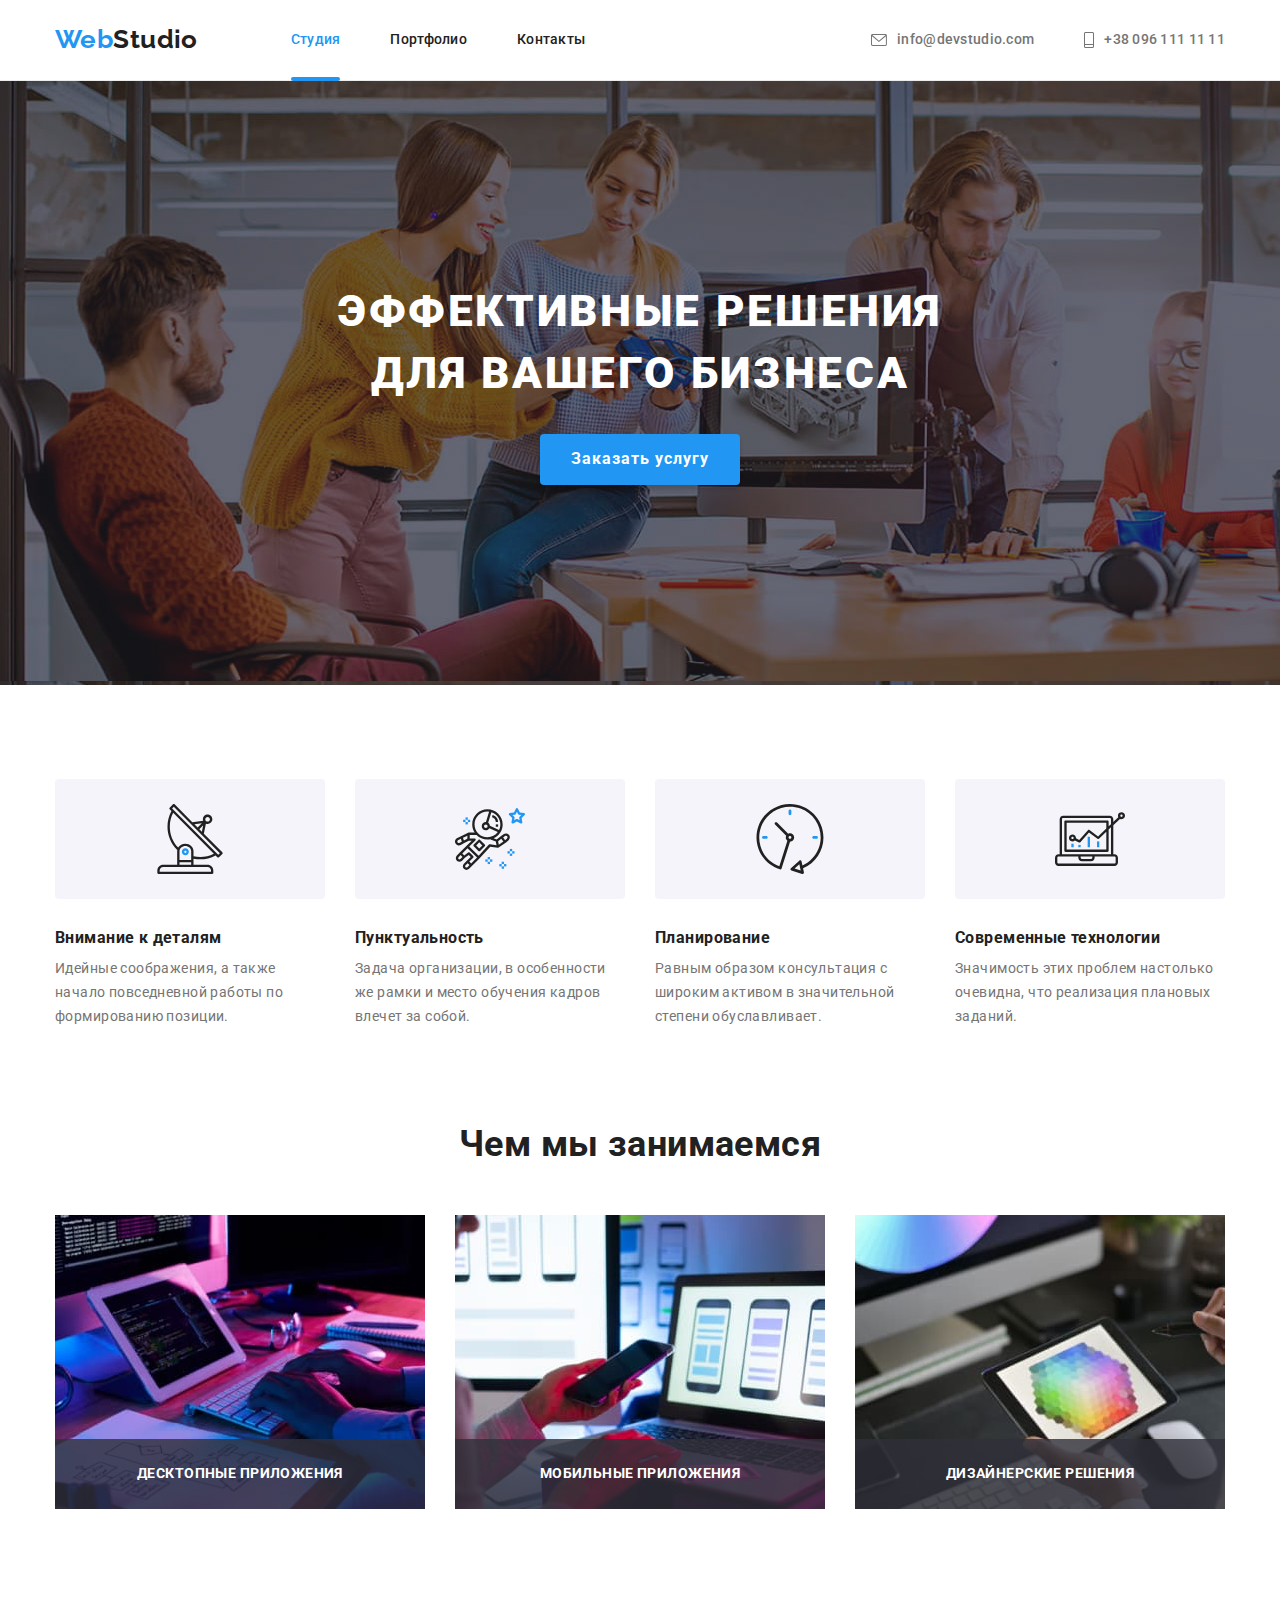
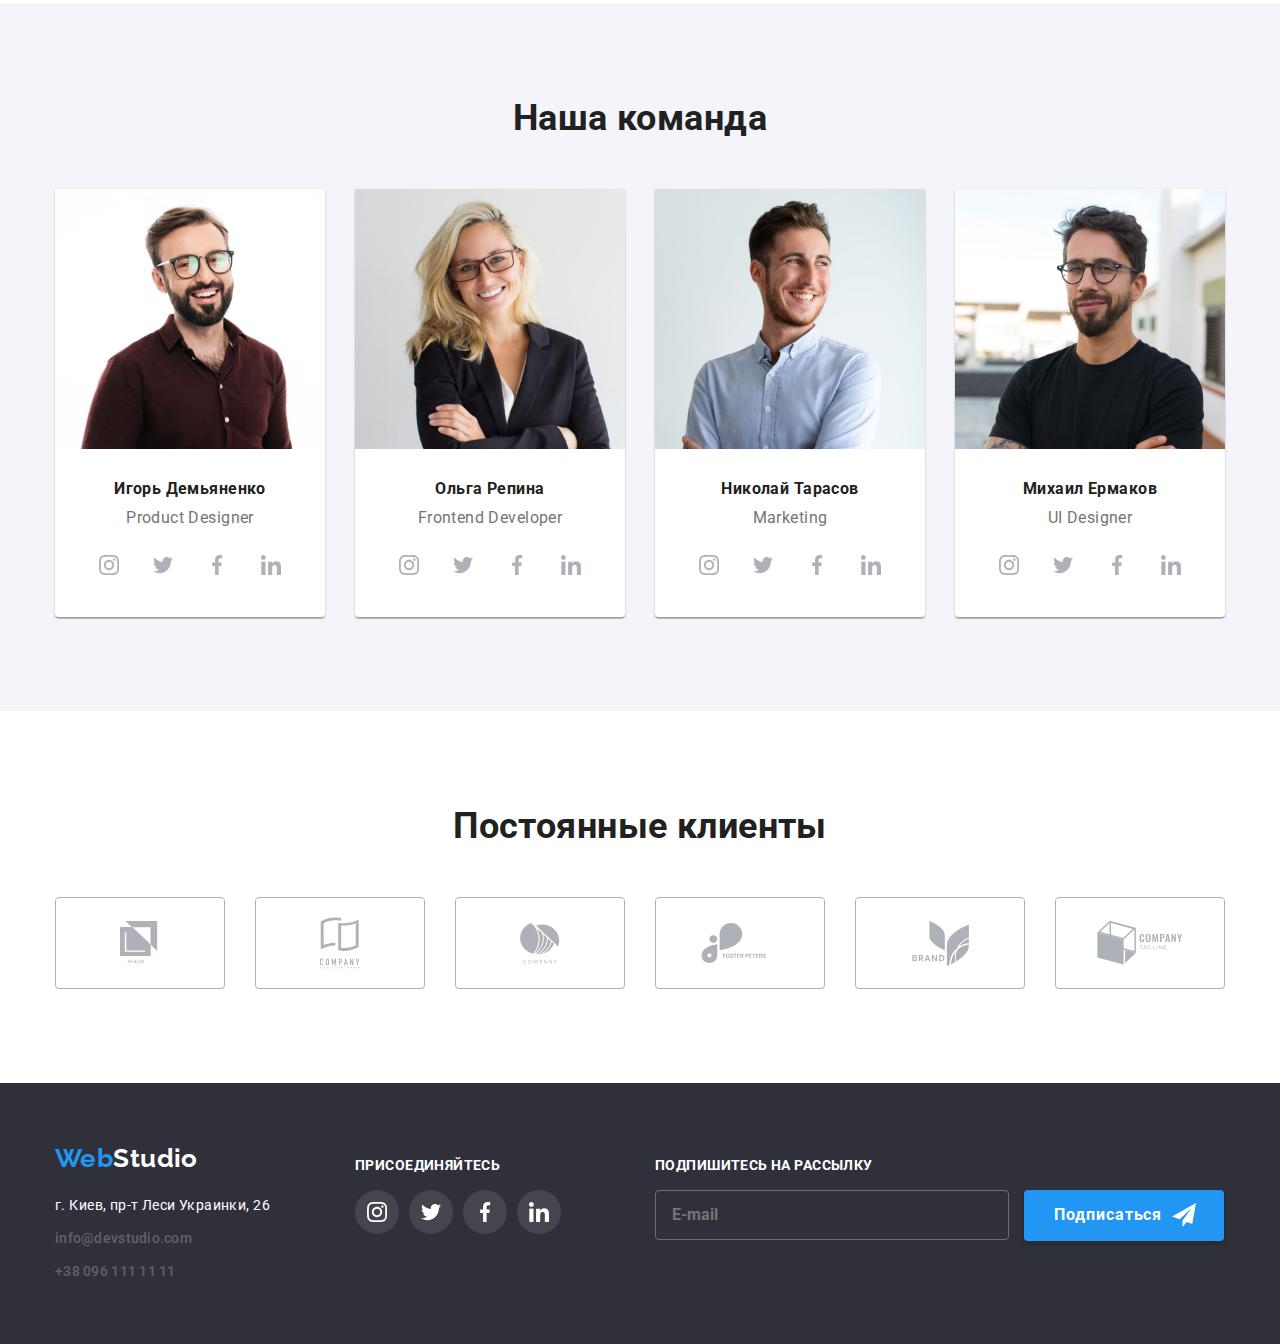
==== index.html @ d33fce48 "рефакторинг по ВЕМ(0%)" ====
<!DOCTYPE html>
<html lang="ru">

<head>
  <meta charset="UTF-8">
  <meta http-equiv="X-UA-Compatible" content="IE=edge">
  <meta name="viewport" content="width=device-width, initial-scale=1.0">
  <title>Студия</title>
  <link rel="stylesheet" href="https://cdnjs.cloudflare.com/ajax/libs/modern-normalize/1.0.0/modern-normalize.min.css">
  <link href="https://fonts.googleapis.com/css2?family=Raleway:wght@700&family=Roboto:wght@400;500;700;900&display=swap"
    rel="stylesheet">
  <link rel="stylesheet" href="./css/style.css">

</head>

<body>
  <!-- верхний бар -->
  <header class="main-nav-border">

    <!--главная навигация-->
    <div class="container main-nav-flex">
      <nav class="main-nav-flex">
        <a class="secondary-font logo logo-top" href="./index.html"><span class="logo-blue">Web</span>Studio</a>
        <ul class="list main-nav-flex">
          <li class="main-nav-link"><a class="link main-nav main-nav-up main-nav-on" href="./index.html">Студия</a></li>
          <li class="main-nav-link"><a class="link main-nav main-nav-up" href="./portfolio.html">Портфолио</a>
          </li>
          <li class="main-nav-link"><a class="link main-nav main-nav-up" href="">Контакты</a></li>
        </ul>
      </nav>

      <!-- контакты верхнего бара -->
      <ul class="list contacts-top main-nav-flex">
        <li class="main-nav-link">
          <div class="icon-nav-up-item">
            <a class="main-nav link main-nav-up main-nav-mail-tel" href="mailto:info@devstudio.com">
              <svg class="icon-nav-up" width="16" height="12">
                <use href="./images/symbol-defs-mono.svg#icon-mail"></use>
              </svg>
              info@devstudio.com </a>
          </div>
        </li>
        <li class="main-nav-link">
          <div class="icon-nav-up-item">
            <a class="main-nav link main-nav-up main-nav-mail-tel" href="tel:+380961111111">
              <svg class="icon-nav-up" width="10" height="16">
                <use href="./images/symbol-defs-mono.svg#icon-tel"></use>
              </svg>
              +38 096 111 11 11 </a>
          </div>
        </li>
      </ul>
    </div>
  </header>

  <main>
    <!-- герой -->
    <section class="hero">
      <div class="container">
        <h1 class="hero-title">Эффективные решения <br> для вашего бизнеса</h1>
        <button class="button-one" type="button" data-modal-open>Заказать услугу</button>
      </div>
    </section>

    <!-- достоинства веб студии -->
    <section class="section">
      <div class="container">
        <!--заголовок спрятать-->
        <h2 class="visually-hidden">Достоинства веб студии</h2>
        <ul class="list dignity">
          <li class="dignity-items">
            <div class="icon-dignity-container">
              <svg class="" width="70" height="70">
                <use class="icon-dignity-item" href="./images/symbol-defs.svg#icon-antenna"></use>
              </svg>
            </div>
            <h3 class="dignity-title">Внимание к деталям</h3>
            <p class="dignity-paragrahs">Идейные соображения, а также начало повседневной работы по
              формированию
              позиции.</p>
          </li>
          <li class="dignity-items">
            <div class="icon-dignity-container">
              <svg class="" width="70" height="70">
                <use href="./images/symbol-defs.svg#icon-astronaut"></use>
              </svg>
            </div>
            <h3 class="dignity-title">Пунктуальность</h3>
            <p class="dignity-paragrahs">Задача организации, в особенности же рамки и место обучения кадров
              влечет за
              собой.</p>
          </li>
          <li class="dignity-items">
            <div class="icon-dignity-container">
              <svg class="" width="70" height="70">
                <use href="./images/symbol-defs.svg#icon-clock"></use>
              </svg>
            </div>
            <h3 class="dignity-title">Планирование</h3>
            <p class="dignity-paragrahs">Равным образом консультация с широким активом в значительной
              степени
              обуславливает.</p>
          </li>
          <li class="dignity-items">
            <div class="icon-dignity-container">
              <svg class="" width="70" height="70">
                <use href="./images/symbol-defs.svg#icon-diagram" width="70" height="70"></use>
              </svg>
            </div>
            <h3 class="dignity-title">Современные технологии</h3>
            <p class="dignity-paragrahs">Значимость этих проблем настолько очевидна, что реализация плановых
              заданий.
            </p>
          </li>
        </ul>
      </div>
    </section>

    <!-- чем мы занимаемся -->
    <section class="section what-we-do-section">
      <div class="container">
        <h2 class="what-we-do-title">Чем мы занимаемся</h2>
        <ul class="list what-we-do-list">
          <li class="what-we-do-items">
            <div class="what-we-do-items-container">
              <img class="what-we-do-picture" src="./images/box0.jpg" alt="Набор програмного кода" width="370">
              <h3 class="what-we-do-items-title">Десктопные приложения</h3>
            </div>
          </li>
          <li class="what-we-do-items">
            <div class="what-we-do-items-container">
              <img class="what-we-do-picture" src="./images/box1.jpg" alt="Розработка ПО для смартфонов" width="370">
              <h3 class="what-we-do-items-title">Мобильные приложения</h3>
            </div>
          </li>
          <li class="what-we-do-items">
            <div class="what-we-do-items-container">
              <img class="what-we-do-picture" src="./images/box2.jpg" alt="3D моделирование" width="370">
              <h3 class="what-we-do-items-title">Дизайнерские решения</h3>
            </div>
          </li>
        </ul>
      </div>
    </section>

    <!-- наша команда -->
    <section class="section our-team">
      <div class="container">
        <h2 class="our-team-title">Наша команда</h2>
        <ul class="list our-team-list">
          <li class="our-team-items">
            <img class="our-team-picture" src="./images/img(0).jpg" alt="Брюнет в бордовой рубашке" width="270">
            <div class="our-team-name-profession">
              <h3 class="our-person">Игорь Демьяненко</h3>
              <p class="our-profession">Product Designer</p>
              <ul class="list our-team-contact">
                <li class="">
                  <a class="our-team-contact-link" href="">
                    <svg class="" width="20" height="20">
                      <use href="./images/symbol-defs-mono.svg#icon-instagram"></use>
                    </svg>
                  </a>
                </li>
                <li class="">
                  <a class="our-team-contact-link" href="">
                    <svg class="" width="20" height="20">
                      <use href="./images/symbol-defs-mono.svg#icon-twitter"></use>
                    </svg>
                  </a>
                </li>
                <li class="">
                  <a class="our-team-contact-link" href="">
                    <svg class="" width="20" height="20">
                      <use class="" href="./images/symbol-defs-mono.svg#icon-facebook"></use>
                    </svg>
                  </a>
                </li>
                <li>
                  <a class="our-team-contact-link" href="">
                    <svg class="" width="20" height="20">
                      <use href="./images/symbol-defs-mono.svg#icon-linkedin"></use>
                    </svg>
                  </a>
                </li>
              </ul>
            </div>
          </li>
          <li class="our-team-items">
            <img class="our-team-picture" src="./images/img(1).jpg" alt="Блондинка в черном пиджаке" width="270">
            <div class="our-team-name-profession">
              <h3 class="our-person">Ольга Репина</h3>
              <p class="our-profession">Frontend Developer</p>
              <ul class="list our-team-contact">
                <li class="">
                  <a class="our-team-contact-link" href="">
                    <svg class="" width="20" height="20">
                      <use href="./images/symbol-defs-mono.svg#icon-instagram"></use>
                    </svg>
                  </a>
                </li>
                <li class="">
                  <a class="our-team-contact-link" href="">
                    <svg class="" width="20" height="20">
                      <use href="./images/symbol-defs-mono.svg#icon-twitter"></use>
                    </svg>
                  </a>
                </li>
                <li class="">
                  <a class="our-team-contact-link" href="">
                    <svg class="" width="20" height="20">
                      <use class="" href="./images/symbol-defs-mono.svg#icon-facebook"></use>
                    </svg>
                  </a>
                </li>
                <li>
                  <a class="our-team-contact-link" href="">
                    <svg class="" width="20" height="20">
                      <use href="./images/symbol-defs-mono.svg#icon-linkedin"></use>
                    </svg>
                  </a>
                </li>
              </ul>
            </div>
          </li>
          <li class="our-team-items">
            <img class="our-team-picture" src="./images/img(2).jpg" alt="Брюнет в синей рубашке" width="270">
            <div class="our-team-name-profession">
              <h3 class="our-person">Николай Тарасов</h3>
              <p class="our-profession">Marketing</p>
              <ul class="list our-team-contact">
                <li class="">
                  <a class="our-team-contact-link" href="">
                    <svg class="" width="20" height="20">
                      <use href="./images/symbol-defs-mono.svg#icon-instagram"></use>
                    </svg>
                  </a>
                </li>
                <li class="">
                  <a class="our-team-contact-link" href="">
                    <svg class="" width="20" height="20">
                      <use href="./images/symbol-defs-mono.svg#icon-twitter"></use>
                    </svg>
                  </a>
                </li>
                <li class="">
                  <a class="our-team-contact-link" href="">
                    <svg class="" width="20" height="20">
                      <use class="" href="./images/symbol-defs-mono.svg#icon-facebook"></use>
                    </svg>
                  </a>
                </li>
                <li>
                  <a class="our-team-contact-link" href="">
                    <svg class="" width="20" height="20">
                      <use href="./images/symbol-defs-mono.svg#icon-linkedin"></use>
                    </svg>
                  </a>
                </li>
              </ul>
            </div>
          </li>
          <li class="our-team-items">
            <img class="our-team-picture" src="./images/img(3).jpg" alt="Брюнет в черной футболке" width="270">
            <div class="our-team-name-profession">
              <h3 class="our-person">Михаил Ермаков</h3>
              <p class="our-profession">UI Designer</p>
              <ul class="list our-team-contact">
                <li class="">
                  <a class="our-team-contact-link" href="">
                    <svg class="" width="20" height="20">
                      <use href="./images/symbol-defs-mono.svg#icon-instagram"></use>
                    </svg>
                  </a>
                </li>
                <li class="">
                  <a class="our-team-contact-link" href="">
                    <svg class="" width="20" height="20">
                      <use href="./images/symbol-defs-mono.svg#icon-twitter"></use>
                    </svg>
                  </a>
                </li>
                <li class="">
                  <a class="our-team-contact-link" href="">
                    <svg class="" width="20" height="20">
                      <use class="" href="./images/symbol-defs-mono.svg#icon-facebook"></use>
                    </svg>
                  </a>
                </li>
                <li>
                  <a class="our-team-contact-link" href="">
                    <svg class="" width="20" height="20">
                      <use href="./images/symbol-defs-mono.svg#icon-linkedin"></use>
                    </svg>
                  </a>
                </li>
              </ul>
            </div>
          </li>
        </ul>
      </div>
    </section>

    <!-- постоянные клиенты -->
    <section class="section">
      <div class="container">
        <h2 class="regular-customers-title">Постоянные клиенты</h2>
        <ul class="list regular-customers-list">
          <li>
            <a class="regular-customers-link" href="">
              <svg width="41" height="47">
                <use href="./images/symbol-defs-mono.svg#icon-logo1"></use>
              </svg>
            </a>
          </li>
          <li>
            <a class="regular-customers-link" href="">
              <svg width="40" height="52">
                <use href="./images/symbol-defs-mono.svg#icon-logo2"></use>
              </svg>
            </a>
          </li>
          <li>
            <a class="regular-customers-link" href="">
              <svg width="44" height="41">
                <use href="./images/symbol-defs-mono.svg#icon-logo3"></use>
              </svg>
            </a>
          </li>
          <li>
            <a class="regular-customers-link" href="">
              <svg width="84" height="41">
                <use href="./images/symbol-defs-mono.svg#icon-logo4"></use>
              </svg>
            </a>
          </li>
          <li>
            <a class="regular-customers-link" href="">
              <svg width="63" height="45">
                <use href="./images/symbol-defs-mono.svg#icon-logo5"></use>
              </svg>
            </a>
          </li>
          <li>
            <a class="regular-customers-link" href="">
              <svg width="94" height="44">
                <use href="./images/symbol-defs-mono.svg#icon-logo6"></use>
              </svg>
            </a>
          </li>
        </ul>
      </div>
    </section>
  </main>

  <!-- подвал -->
  <footer class="basement-footer">
    <div class="container">
      <div class="address-footer-contacts">
        <address class="address-footer">
          <a class="secondary-font logo logo-white" href="./index.html"><span class="logo-blue">Web</span>Studio</a>
          <ul class="list address-footer-list">
            <li><span class="link footer-contacts location-address">г. Киев, пр-т Леси Украинки, 26</span></li>
            <li class="address-footer-mailto"><a class="link main-nav footer-contacts"
                href="mailto:info@devstudio.com">info@devstudio.com</a>
            </li>
            <li><a class="link main-nav footer-contacts" href="tel:+380961111111">+38 096 111 11 11</a></li>
          </ul>
        </address>
        <div class="footer-contacts-container">
          <h3 class="footer-contacts-title">присоединяйтесь</h3>
          <ul class="list footer-contact">
            <li class="footer-contact-list">
              <a class="footer-contact-link" href="">
                <svg class="" width="20" height="20">
                  <use href="./images/symbol-defs-mono.svg#icon-instagram"></use>
                </svg>
              </a>
            </li>
            <li class="footer-contact-list">
              <a class="footer-contact-link" href="">
                <svg class="" width="20" height="20">
                  <use href="./images/symbol-defs-mono.svg#icon-twitter"></use>
                </svg>
              </a>
            </li>
            <li class="footer-contact-list">
              <a class="footer-contact-link" href="">
                <svg class="" width="20" height="20">
                  <use class="" href="./images/symbol-defs-mono.svg#icon-facebook"></use>
                </svg>
              </a>
            </li>
            <li class="footer-contact-list">
              <a class="footer-contact-link" href="">
                <svg class="" width="20" height="20">
                  <use href="./images/symbol-defs-mono.svg#icon-linkedin"></use>
                </svg>
              </a>
            </li>
          </ul>
        </div>
        <div class="footer-form-container">
          <h3 class="footer-contacts-title">Подпишитесь на рассылку</h3>
          <form class="footer-form">
            <label>
              <input class="footer-form-input" type="email" name="mail" placeholder="E-mail">
            </label>
            <button class="button-one footer-form-btn" type="submit">
              Подписаться
              <svg class="icon-footer-form" width="24" height="24">
                <use href="./images/icon.svg#icon-send"></use>
              </svg>
            </button>
          </form>
        </div>
      </div>
    </div>
  </footer>

  <!-- модальное окно героя -->
  <div class="backdrop is-hidden" data-modal>
    <div class="modal">
      <h2 class="modal-title">Оставьте свои данные, мы вам перезвоним</h2>
      <button class="cursor-pointer" type="button" data-modal-close>
        <svg width="18" height="18">
          <use href="./images/icon.svg#icon-modal-btn-off"></use>
        </svg>
      </button>

      <form class="modal-form">
        <div class="modal-form-text">
          <label>
            <span class="modal-form-text-span">Имя</span>
            <span class="modal-form-label">
              <input class="modal-form-input" type="text" name="name">
              <svg class="modal-form-icon" width="18" height="18">
                <use href="./images/icon.svg#icon-person-form"></use>
              </svg>
            </span>
          </label>
          <label>
            <span class="modal-form-text-span">Телефон</span>
            <span class="modal-form-label">
              <input class="modal-form-input" type="tel" name="tel">
              <svg class="modal-form-icon" width="18" height="18">
                <use href="./images/icon.svg#icon-phone-form"></use>
              </svg>
            </span>
          </label>
          <label>
            <span class="modal-form-text-span">Почта</span>
            <span class="modal-form-label">
              <input class="modal-form-input" type="email" name="mail">
              <svg class="modal-form-icon" width="18" height="18">
                <use href="./images/icon.svg#icon-email-form"></use>
              </svg>
            </span>
          </label>
          <label>
            <span class="modal-form-text-span">Комментарий</span>
            <span class="modal-form-label">
              <textarea class="modal-form-textarea" name="comment" rows="7" placeholder="Введите текст"></textarea>
            </span>
          </label>
        </div>
        <div class="modal-form-conteiner-checkbox-btn">
          <div class="modal-form-checkbox">
            <label>
              <input class="icon-checkbox hidden" type="checkbox" name="checkbox" required>
              <span class="checkbox-off"></span>
              <span class="modal-form-checkbox-agreement">Соглашаюсь с рассылкой и принимаю</span>
            </label>
            <a class="modal-form-link" href="">Условия договора</a>
          </div>
          <button class="button-one" type="submit">Отправить</button>
        </div>
      </form>
    </div>
  </div>

  <script src="./js/modal.js"></script>
</body>

</html>
---- css/style.css ----
html {
  box-sizing: border-box;
}

*,
*::after,
*::before {
  box-sizing: inherit;
}

/* Клас скрывающий элементы */
.visually-hidden {
  position: absolute !important;
  clip: rect(1px 1px 1px 1px);
  clip: rect(1px, 1px, 1px, 1px);
  padding: 0 !important;
  border: 0 !important;
  height: 1px !important;
  width: 1px !important;
  overflow: hidden;
}

/* color */
:root {
  /* background-color */
  --main-white-color: #ffffff;
  --hero-footer-bg-color: #2f303a;
  --section-bg-color: #f5f4fa;

  /* font-color */
  --main-text-color: #212121;
  --second-text-color: #757575;
  --third-text-color: #2196f3;
  --icon-color-one: #afb1b8;

  /* анимацыя */
  --animation: 250ms cubic-bezier(0.4, 0, 0.2, 1);
}

/* main parameters */
body {
  background-color: var(--main-white-color);
  color: var(--main-text-color);
  font-family: Roboto, sans-serif;
  font-size: 14px;
  letter-spacing: 0.03em;
}

.container {
  width: 1200px;
  margin-left: auto;
  margin-right: auto;
  padding-left: 15px;
  padding-right: 15px;
}

.section {
  padding-top: 94px;
  padding-bottom: 94px;
}

/* Стили для обнуления верхних отступов у элементов */
h1,
h2,
h3,
h4,
h5,
h6,
p {
  margin-top: 0;
  margin-left: 0;
}

ul {
  margin-top: 0;
  margin-bottom: 0;
  padding-left: 0;
}
/* список + ссылка */
.list {
  list-style: none;
}

.link {
  color: var(--main-text-color);
  text-decoration: none;
  display: inline-block;
  transition: color var(--animation);
}

/* nav */
.main-nav {
  display: inline-block;

  font-weight: 500;
  line-height: 1.14;
  letter-spacing: 0.02em;
}

.main-nav-flex {
  display: flex;
  align-items: center;
}

.main-nav-up {
  display: inline-block;
  padding-top: 32px;
  padding-bottom: 32px;
}

.main-nav-on::after {
  content: '';
  position: absolute;
  bottom: -1px;
  display: block;

  height: 4px;
  width: 100%;
  border-radius: 2px;
  background-color: var(--third-text-color);
}

.main-nav-link {
  position: relative;
}

.main-nav-link:not(:last-child) {
  margin-right: 50px;
}

.main-nav-border {
  border-bottom: 1px solid #ececec;
}

.main-nav-mail-tel {
  display: flex;
  align-items: center;
  color: var(--second-text-color);
}

/*  логотип */

.logo {
  font-weight: bold;
  font-size: 26px;
  line-height: 1.2;
  text-decoration: none;
}

.logo-top {
  padding-top: 24px;
  padding-bottom: 25px;
  margin-right: 93px;
}

.basement-footer .logo-white {
  color: var(--main-white-color);
}

.logo-blue,
.main-nav:focus,
.main-nav:hover,
.main-nav-on {
  color: var(--third-text-color);
}

.contacts-top {
  margin-left: auto;
}

.icon-nav-up-item {
  fill: var(--second-text-color);
}

.icon-nav-up {
  margin-right: 10px;
  transition: fill Var(--animation);
}

.main-nav-mail-tel:hover,
.main-nav-mail-tel:focus {
  fill: var(--third-text-color);
}

/* герой */
.hero {
  max-width: 1600px;
  text-align: center;
  margin-left: auto;
  margin-right: auto;
  padding-top: 200px;
  padding-bottom: 200px;
  background-image: linear-gradient(rgba(47, 48, 58, 0.4), rgba(47, 48, 58, 0.4)), url('../images/hero.jpg');
  background-color: var(--hero-footer-bg-color);
  color: var(--main-white-color);
}

.hero-title {
  text-transform: uppercase;
  margin-bottom: 30px;
}

.hero-title {
  font-weight: 900;
  font-size: 44px;
  line-height: 1.4;
  text-align: center;
  letter-spacing: 0.06em;
}

/* buttons */
.button-one {
  padding: 10px 15px;
  border: none;
  border-radius: 4px;
  min-width: 200px;
  font-family: Roboto, sans-serif;
  cursor: pointer;
  font-weight: 700;
  font-size: 16px;
  line-height: 1.9;
  letter-spacing: 0.06em;
  background-color: var(--third-text-color);
  color: var(--main-white-color);
  transition: background-color var(--animation);
  box-shadow: 0px 4px 4px rgba(0, 0, 0, 0.15);
}

.button-one:hover,
.button-one:focus {
  background-color: #188ce8;
}

.footer-form-btn {
  position: relative;
  padding-right: 62px;
  text-align: right;
}

.button-two {
  padding: 6px 22px;
  border: none;

  font-family: Roboto, sans-serif;
  cursor: pointer;
  font-weight: 500;
  font-size: 16px;
  line-height: 1.6;
  border-radius: 4px;
  background-color: var(--section-bg-color);
  color: var(--main-text-color);
  transition: background-color var(--animation), color var(--animation), box-shadow var(--animation);
}

.button-two:hover,
.button-two:focus {
  background-color: var(--third-text-color);
  color: var(--main-white-color);
  box-shadow: 0px 3px 1px rgba(0, 0, 0, 0.1), 0px 1px 2px rgba(0, 0, 0, 0.08), 0px 2px 2px rgba(0, 0, 0, 0.12);
}

.button-two-collection:not(:last-child) {
  margin-right: 8px;
}

.buttons-list {
  display: flex;
  justify-content: center;
  margin-bottom: 50px;
}

/* достоинства веб студии */

.dignity {
  display: flex;
}

.dignity-title {
  margin-bottom: 10px;
  line-height: 1.14;
}

.dignity-paragrahs {
  margin-bottom: 0;
  color: var(--second-text-color);
  line-height: 1.7;
}

.dignity-items:not(:last-child) {
  margin-right: 30px;
}

.icon-dignity-container {
  display: flex;
  justify-content: center;
  align-items: center;
  width: 270px;
  height: 120px;
  background: #f5f4fa;
  border-radius: 4px;
  margin-bottom: 30px;
}

/* чем мы занимаемся */
.what-we-do-section {
  padding-top: 0;
}

.what-we-do-title,
.our-team-title,
.regular-customers-title {
  margin-bottom: 50px;
  font-weight: 700;
  font-size: 36px;
  line-height: 42px;
  text-align: center;
}

.what-we-do-list {
  display: flex;
  flex-wrap: wrap;
}

.what-we-do-items:not(:last-child) {
  margin-right: 30px;
}

.what-we-do-picture,
.our-team-picture,
.collection-picture {
  display: block;
  max-width: 100%;
  height: auto;
}

.what-we-do-items-container {
  position: relative;
}

.what-we-do-items-title {
  position: absolute;
  width: 100%;
  left: 0;
  bottom: 0;

  padding-top: 27px;
  padding-bottom: 27px;
  margin-bottom: 0;

  font-size: 14px;
  line-height: 1.14;
  text-align: center;
  text-transform: uppercase;
  color: var(--main-white-color);
  background-color: rgba(47, 48, 58, 0.8);
}

/* наша команда */
.our-team {
  margin-left: auto;
  margin-right: auto;
  background-color: var(--section-bg-color);
}

.our-person {
  margin-bottom: 10px;
  font-weight: 700;
  font-size: 16px;
  line-height: 1.2;
}

.our-profession {
  margin-bottom: 16px;

  color: var(--second-text-color);
  font-size: 16px;
  line-height: 1.2;
}

.our-team-contact {
  display: flex;
  justify-content: space-between;
  padding-left: 32px;
  padding-right: 32px;
}

.our-team-contact-link {
  height: 44px;
  width: 44px;
  display: flex;
  align-items: center;
  justify-content: center;
  fill: var(--icon-color-one);
  border-radius: 50%;
  transition: fill var(--animation), background-color var(--animation);
}

.our-team-contact-link:hover,
.our-team-contact-link:focus {
  fill: var(--main-white-color);
  background-color: var(--third-text-color);
}

.our-team-container {
  display: flex;
  align-items: center;
  justify-content: center;
  height: 44px;
  width: 44px;
}

.our-team-list {
  display: flex;
  flex-wrap: wrap;
}

.our-team-name-profession {
  text-align: center;
  background-color: var(--main-white-color);
  padding-top: 30px;
  padding-bottom: 30px;
  border-radius: 0px 0px 4px 4px;
}

.our-team-items {
  box-shadow: 0px 1px 3px rgba(0, 0, 0, 0.12), 0px 1px 1px rgba(0, 0, 0, 0.14), 0px 2px 1px rgba(0, 0, 0, 0.2);
  border-radius: 0px 0px 4px 4px;
}

.our-team-items:not(:last-child) {
  margin-right: 30px;
}

/* протфолио */
/* проекты */
.projects-title {
  margin-bottom: 4px;
  font-weight: 700;
  font-size: 18px;
  line-height: 2;
  letter-spacing: 0.06em;
}

.projects-profession {
  margin-bottom: 0;
  color: var(--second-text-color);
  font-size: 16px;
  line-height: 1.9;
}

.container-collection-projects-details {
  position: relative;
  overflow: hidden;
}

.collection-projects-details {
  position: absolute;
  top: 0;
  left: 0;

  font-size: 18px;
  line-height: 1.6;
  font-weight: 400;
  padding: 63px 24px;
  margin-bottom: 0;

  color: var(--main-white-color);
  background-color: rgba(33, 150, 243, 0.9);
  transform: translatey(100%);
  transition: transform var(--animation);
}

.collection-title-profession {
  border: 1px solid #eeeeee;
  border-top: inherit;
  background-color: var(--main-white-color);
  padding-top: 20px;
  padding-right: 24px;
  padding-bottom: 20px;
  padding-left: 24px;
}

.collection-list {
  display: flex;
  flex-wrap: wrap;
}

.collection-link {
  margin-right: 30px;
  margin-bottom: 30px;
}

.collection-items {
  display: block;

  transition: box-shadow var(--animation);
}

.collection-items:hover,
.collection-items:focus {
  box-shadow: 0px 1px 1px rgba(0, 0, 0, 0.12), 0px 4px 4px rgba(0, 0, 0, 0.06), 1px 4px 6px rgba(0, 0, 0, 0.16);
}

.collection-items:hover .collection-projects-details,
.collection-items:focus .collection-projects-details {
  transform: translatey(0);
}

.collection-link:nth-child(3n + 3) {
  margin-right: 0;
}

.collection-link:nth-last-child(-n + 3) {
  margin-bottom: 0;
}

/* Постоянные клиенты */
.regular-customers-list {
  display: flex;
  justify-content: space-between;
}

.regular-customers-link {
  width: 170px;
  height: 92px;
  display: flex;
  align-items: center;
  justify-content: center;
  fill: var(--icon-color-one);
  border: 1px solid var(--icon-color-one);
  border-radius: 4px;
  transition: fill var(--animation), border var(--animation);
}

.regular-customers-link:focus,
.regular-customers-link:hover {
  fill: var(--third-text-color);
  border: 1px solid var(--third-text-color);
}
/* подвал */

.secondary-font {
  font-family: Raleway, sans-serif;
  color: var(--main-text-color);
  font-style: normal;
}

.footer-contacts {
  font-style: normal;
  line-height: 1.7;
  color: rgba(134, 134, 134, 0.6);
}

.footer-contacts-link {
  display: flex;
}

.basement-footer {
  margin-left: auto;
  margin-right: auto;
  padding-top: 60px;
  padding-bottom: 60px;
  background-color: var(--hero-footer-bg-color);
  color: var(--main-white-color);
}

.address-footer {
  width: 270px;
}

.address-footer-list {
  margin-top: 20px;
}

.location-address {
  background-color: var(--hero-footer-bg-color);
  color: var(--main-white-color);
}

.address-footer-mailto {
  margin-top: 9px;
  margin-bottom: 9px;
}

.footer-contacts-container {
  width: 270px;
}

.address-footer-contacts {
  display: flex;
  justify-content: space-between;
}

.footer-contacts-title {
  text-transform: uppercase;
  font-style: normal;
  font-size: 14px;
  line-height: 1.5;
  margin-top: 12px;
}

.footer-contact {
  display: flex;
}

.footer-contact-list:not(:last-child) {
  margin-right: 10px;
}

.footer-contact-link {
  height: 44px;
  width: 44px;
  display: flex;
  align-items: center;
  justify-content: center;
  fill: var(--main-white-color);
  border-radius: 50%;
  background-color: rgba(255, 255, 255, 0.1);
  transition: background-color var(--animation);
}

.footer-contact-link:hover,
.footer-contact-link:focus {
  background-color: var(--third-text-color);
}

.footer-form-container {
  width: 570px;
}

.footer-form-input {
  width: calc(100% - 216px);
  height: 50px;
  padding-left: 16px;
  margin-right: 12px;
  background-color: inherit;
  border: 1px solid rgba(255, 255, 255, 0.3);
  border-radius: 4px;
}

.footer-form-input::placeholder {
  font-weight: 700;
  font-size: 16px;
  line-height: 1.25;
}

.icon-footer-form {
  position: absolute;
  top: 50%;
  right: 28px;
  fill: var(--main-white-color);
  transform: translateY(-50%);
}

/* модальное окно героя */
.backdrop {
  position: fixed;
  top: 0;
  left: 0;
  height: 100%;
  width: 100%;
  background-color: rgba(0, 0, 0, 0.2);
  opacity: 1;
  transition: opacity var(--animation);
}

.backdrop.is-hidden {
  opacity: 0;
  visibility: inherit;
  pointer-events: none;
  transition: opacity var(--animation);
}

.backdrop.is-hidden .modal {
  transform: translate(-50%, -50%) scale(1.2);
  transition: transform var(--animation);
}

.modal {
  position: absolute;
  top: 50%;
  left: 50%;

  width: 528px;
  height: 581px;
  padding: 35px 40px 45px 40px;
  border-radius: 4px;
  background-color: rgb(255, 255, 255);
  opacity: 1;
  transform: translate(-50%, -50%) scale(1);
  transition: transform var(--animation);
}

.cursor-pointer {
  position: absolute;
  top: 8px;
  right: 8px;

  width: 30px;
  height: 30px;
  border: 0;
  padding: 0;
  display: flex;
  align-items: center;
  justify-content: center;
  border: 1px solid rgba(0, 0, 0, 0.1);
  border-radius: 50%;
  cursor: pointer;
  fill: var(--main-text-color);
  background-color: inherit;
  transition: fill var(--animation);
}

.cursor-pointer:hover,
.cursor-pointer:focus {
  fill: var(--third-text-color);
}

.modal-form {
  font-size: 12px;
  line-height: 1.16;
  letter-spacing: 1%;
  color: var(--second-text-color);
}

.modal-title {
  font-size: 20px;
  line-height: 1.15;
  text-align: center;
  margin-bottom: 12px;
}

.modal-form-label {
  position: relative;
}

.modal-form-text-span {
  display: block;
  margin-top: 10px;
  margin-bottom: 4px;
}

.modal-form-input {
  height: 40px;
  width: 100%;
  padding: 0;
  padding-left: 42px;
  border: 1px solid rgba(33, 33, 33, 0.2);
  border-radius: 4px;
  transition: border var(--animation);
}

.modal-form-icon {
  position: absolute;
  top: 50%;
  left: 12px;
  transform: translateY(-50%);
  transition: fill var(--animation);
}

.modal-form-label:focus-within .modal-form-icon,
.modal-form-label:hover .modal-form-icon {
  fill: var(--third-text-color);
}

.modal-form-label:focus-within .modal-form-input,
.modal-form-label:hover .modal-form-input {
  outline: none;
  border: 1px solid var(--third-text-color);
}

.modal-form-label:focus-within .modal-form-textarea,
.modal-form-label:hover .modal-form-textarea {
  outline: none;
  border: 1px solid var(--third-text-color);
}

.modal-form-textarea {
  width: 100%;
  padding: 12px 16px;
  resize: none;
  border: 1px solid rgba(33, 33, 33, 0.2);
  border-radius: 4px;
  transition: border var(--animation);
}

.modal-form-textarea::placeholder {
  font-size: 14px;
  line-height: 1.14;
  color: rgba(117, 117, 117, 0.5);
}

.modal-form-checkbox {
  margin-top: 20px;
  margin-bottom: 30px;
}

.modal-form-link {
  font-size: 14px;
  line-height: 1.7;
  color: var(--third-text-color);
}

.modal-form-conteiner-checkbox-btn {
  display: flex;
  flex-direction: column;
  align-items: center;
  justify-content: center;
}

/* замена чекбокса в форме */

.hidden {
  position: absolute;
  -moz-appearance: none;
  -webkit-appearance: none;
  appearance: none;
}

.checkbox-off {
  position: relative;
  top: 2px;
  width: 16px;
  height: 15px;
  margin-right: 7px;
  border: 2px solid var(--main-text-color);
  border-radius: 2px;
  display: inline-block;
  border-radius: 2px;
  transition: var(--animation);
}

.icon-checkbox:checked + .checkbox-off {
  background-color: var(--third-text-color);
  background-image: url('../images/icon-check.svg');
  background-size: contain;
  background-origin: padding-box;
  border: inherit;
}

.modal-form-checkbox-agreement {
  font-size: 14px;
  line-height: 1.7;
}
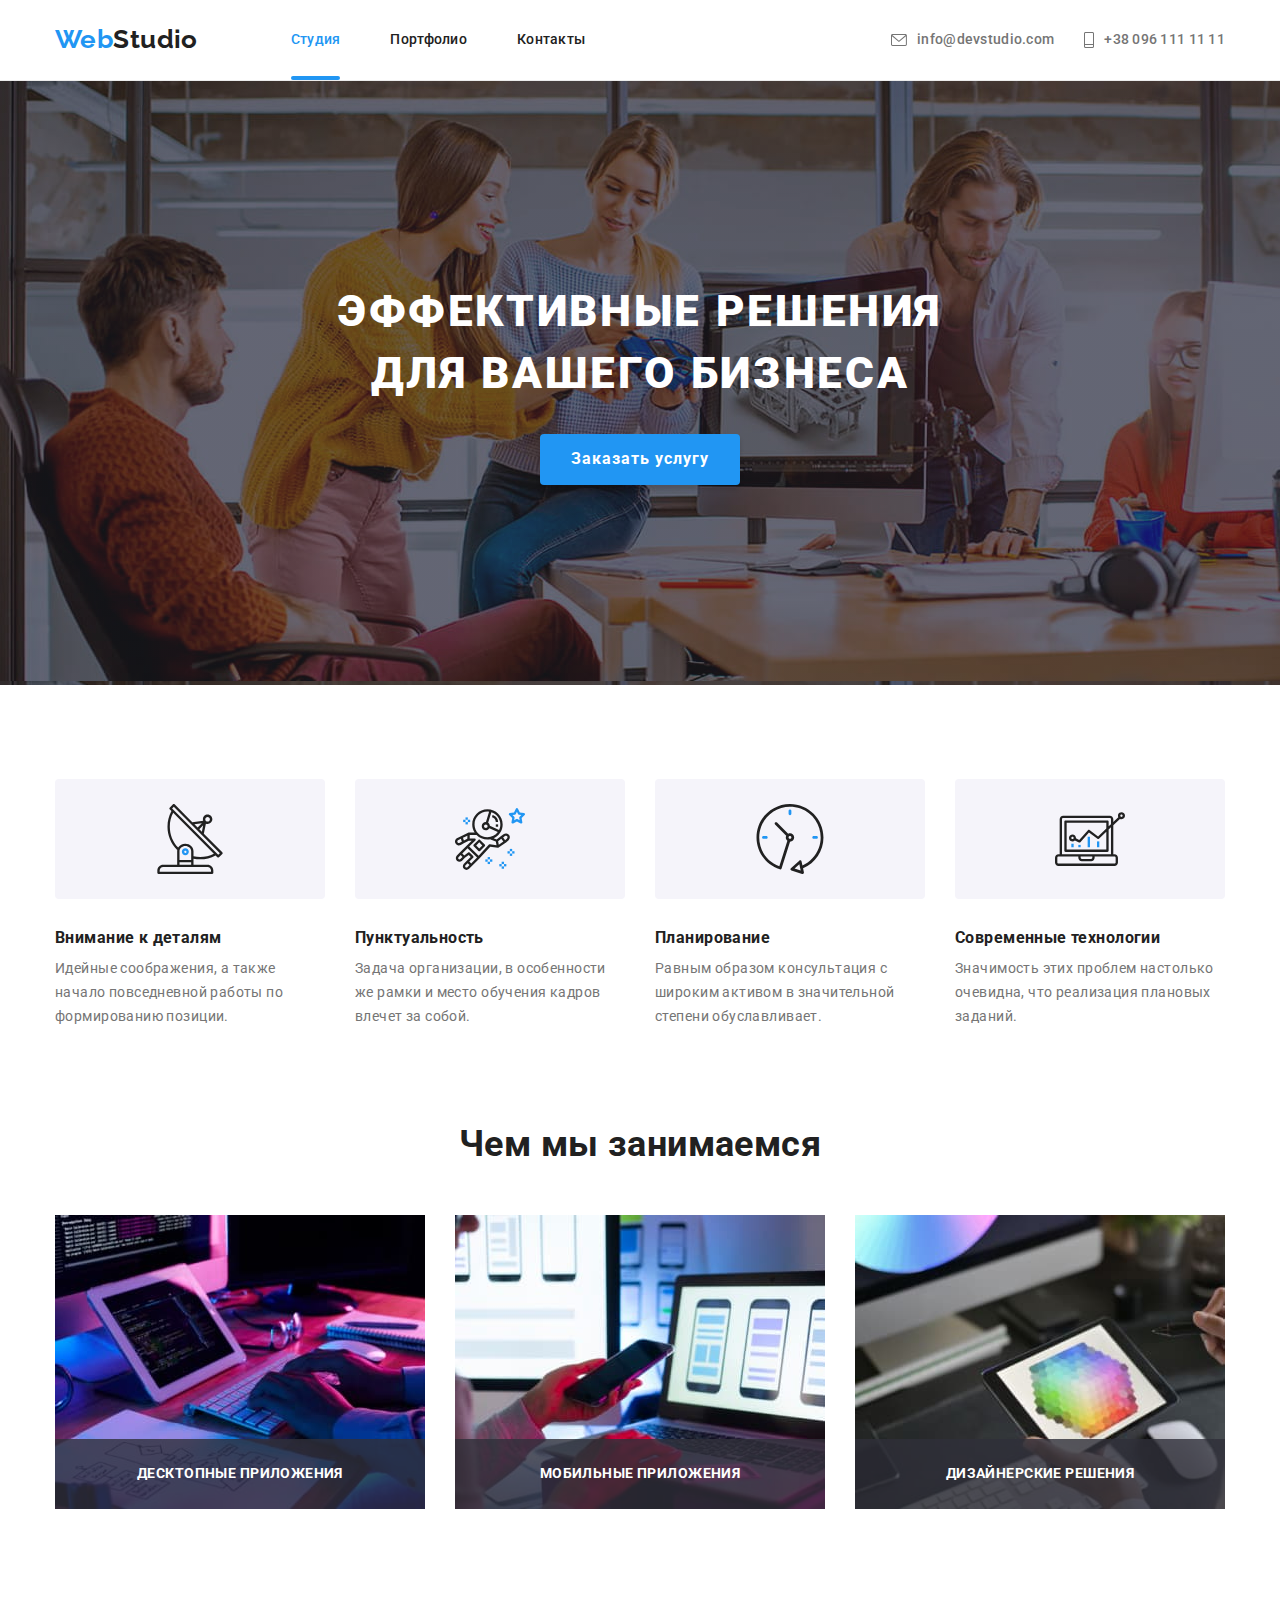
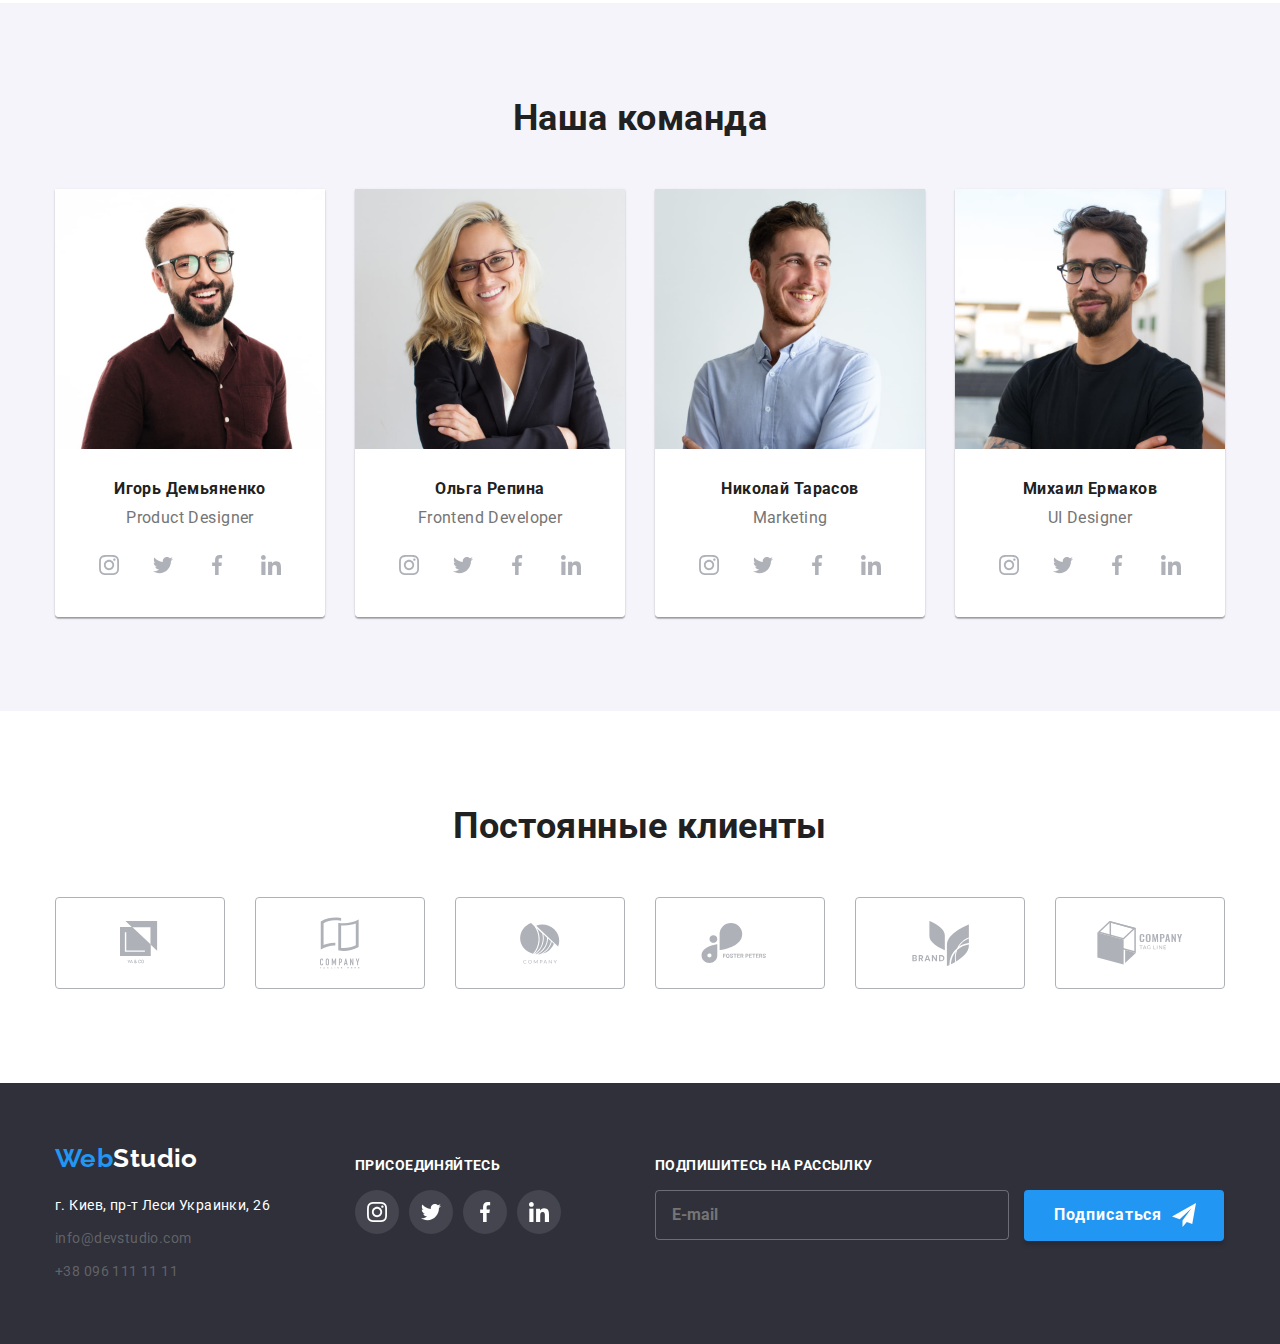
==== commit 1afbda1a: "хедер приведён к формату ВЕМ" ====
--- a/index.html
+++ b/index.html
@@ -1,5 +1,5 @@
 <!DOCTYPE html>
-<html lang="ru">
+<html class="html" lang="ru">
 
 <head>
   <meta charset="UTF-8">
@@ -13,43 +13,52 @@
 
 </head>
 
-<body>
+<body class="body">
   <!-- верхний бар -->
-  <header class="main-nav-border">
+  <header class="page-header">
 
     <!--главная навигация-->
-    <div class="container main-nav-flex">
-      <nav class="main-nav-flex">
-        <a class="secondary-font logo logo-top" href="./index.html"><span class="logo-blue">Web</span>Studio</a>
-        <ul class="list main-nav-flex">
-          <li class="main-nav-link"><a class="link main-nav main-nav-up main-nav-on" href="./index.html">Студия</a></li>
-          <li class="main-nav-link"><a class="link main-nav main-nav-up" href="./portfolio.html">Портфолио</a>
-          </li>
-          <li class="main-nav-link"><a class="link main-nav main-nav-up" href="">Контакты</a></li>
+    <div class="container">
+      <div class="flex-container">
+        <nav class="navigation flex-container">
+          <a class="logo logo--height page-header__logo" href="./index.html">Web<span
+              class="logo__wrapper">Studio</span>
+          </a>
+          <ul class="list flex-container">
+            <li class="navigation__item navigation__item--right-indent"><a
+                class="page-header__link link page-header__link--current-page" href="./index.html">Студия</a>
+            </li>
+            <li class="navigation__item navigation__item--right-indent"><a class="page-header__link link"
+                href="./portfolio.html">Портфолио</a>
+            </li>
+            <li class="navigation__item navigation__item--right-indent"><a class="page-header__link link"
+                href="">Контакты</a></li>
+          </ul>
+        </nav>
+
+        <!-- контакты верхнего бара -->
+        <ul class="contact-list contact-list--left-indent list flex-container">
+          <li class="contact-list__item contact-list__item--right-indent">
+
+            <a class="page-header__link page-header__link--second-color link" href="mailto:info@devstudio.com">
+              <svg class="contact-list__icon" width="16" height="12">
+                <use href="./images/symbol-defs-mono.svg#icon-mail"></use>
+              </svg>
+              info@devstudio.com </a>
+
+          </li>
+          <li class="contact-list__item contact-list__item--right-indent">
+
+            <a class="page-header__link page-header__link--second-color link" href="tel:+380961111111">
+              <svg class="contact-list__icon" width="10" height="16">
+                <use href="./images/symbol-defs-mono.svg#icon-tel"></use>
+              </svg>
+              +38 096 111 11 11 </a>
+
+          </li>
         </ul>
-      </nav>
-
-      <!-- контакты верхнего бара -->
-      <ul class="list contacts-top main-nav-flex">
-        <li class="main-nav-link">
-          <div class="icon-nav-up-item">
-            <a class="main-nav link main-nav-up main-nav-mail-tel" href="mailto:info@devstudio.com">
-              <svg class="icon-nav-up" width="16" height="12">
-                <use href="./images/symbol-defs-mono.svg#icon-mail"></use>
-              </svg>
-              info@devstudio.com </a>
-          </div>
-        </li>
-        <li class="main-nav-link">
-          <div class="icon-nav-up-item">
-            <a class="main-nav link main-nav-up main-nav-mail-tel" href="tel:+380961111111">
-              <svg class="icon-nav-up" width="10" height="16">
-                <use href="./images/symbol-defs-mono.svg#icon-tel"></use>
-              </svg>
-              +38 096 111 11 11 </a>
-          </div>
-        </li>
-      </ul>
+      </div>
+
     </div>
   </header>
 
@@ -357,13 +366,13 @@
     <div class="container">
       <div class="address-footer-contacts">
         <address class="address-footer">
-          <a class="secondary-font logo logo-white" href="./index.html"><span class="logo-blue">Web</span>Studio</a>
+          <a class="logo" href="./index.html">Web<span class="logo__wrapper-revers">Studio</span></a>
           <ul class="list address-footer-list">
             <li><span class="link footer-contacts location-address">г. Киев, пр-т Леси Украинки, 26</span></li>
-            <li class="address-footer-mailto"><a class="link main-nav footer-contacts"
+            <li class="address-footer-mailto"><a class="link navigation footer-contacts"
                 href="mailto:info@devstudio.com">info@devstudio.com</a>
             </li>
-            <li><a class="link main-nav footer-contacts" href="tel:+380961111111">+38 096 111 11 11</a></li>
+            <li><a class="link navigation footer-contacts" href="tel:+380961111111">+38 096 111 11 11</a></li>
           </ul>
         </address>
         <div class="footer-contacts-container">
--- a/css/style.css
+++ b/css/style.css
@@ -1,4 +1,4 @@
-html {
+.html {
   box-sizing: border-box;
 }
 
@@ -6,6 +6,15 @@
 *::after,
 *::before {
   box-sizing: inherit;
+}
+
+/* main parameters */
+.body {
+  background-color: var(--main-white-color);
+  color: var(--main-text-color);
+  font-family: Roboto, sans-serif;
+  font-size: 14px;
+  letter-spacing: 0.03em;
 }
 
 /* Клас скрывающий элементы */
@@ -20,45 +29,6 @@
   overflow: hidden;
 }
 
-/* color */
-:root {
-  /* background-color */
-  --main-white-color: #ffffff;
-  --hero-footer-bg-color: #2f303a;
-  --section-bg-color: #f5f4fa;
-
-  /* font-color */
-  --main-text-color: #212121;
-  --second-text-color: #757575;
-  --third-text-color: #2196f3;
-  --icon-color-one: #afb1b8;
-
-  /* анимацыя */
-  --animation: 250ms cubic-bezier(0.4, 0, 0.2, 1);
-}
-
-/* main parameters */
-body {
-  background-color: var(--main-white-color);
-  color: var(--main-text-color);
-  font-family: Roboto, sans-serif;
-  font-size: 14px;
-  letter-spacing: 0.03em;
-}
-
-.container {
-  width: 1200px;
-  margin-left: auto;
-  margin-right: auto;
-  padding-left: 15px;
-  padding-right: 15px;
-}
-
-.section {
-  padding-top: 94px;
-  padding-bottom: 94px;
-}
-
 /* Стили для обнуления верхних отступов у элементов */
 h1,
 h2,
@@ -76,110 +46,155 @@
   margin-bottom: 0;
   padding-left: 0;
 }
+
+/* набор переменных */
+:root {
+  /* background-color */
+  --main-white-color: #ffffff;
+  --hero-footer-bg-color: #2f303a;
+  --section-bg-color: #f5f4fa;
+
+  /* font-color */
+  --main-text-color: #212121;
+  --second-text-color: #757575;
+  --third-text-color: #2196f3;
+  --icon-color-one: #afb1b8;
+
+  /* анимацыя */
+  --animation: 250ms cubic-bezier(0.4, 0, 0.2, 1);
+}
+
+/* общие классы */
+.container {
+  width: 1200px;
+  margin-left: auto;
+  margin-right: auto;
+  padding-left: 15px;
+  padding-right: 15px;
+}
+
+.flex-container {
+  display: flex;
+  align-items: center;
+}
+
 /* список + ссылка */
-.list {
-  list-style: none;
-}
-
 .link {
   color: var(--main-text-color);
   text-decoration: none;
   display: inline-block;
   transition: color var(--animation);
 }
-
-/* nav */
-.main-nav {
-  display: inline-block;
-
+.list {
+  list-style: none;
+}
+
+.page-header {
+  border-bottom: 1px solid #ececec;
+  background-color: var(--main-white-color);
+}
+
+.page-header__link {
+  position: relative;
+
+  display: flex;
+  align-items: center;
   font-weight: 500;
   line-height: 1.14;
   letter-spacing: 0.02em;
-}
-
-.main-nav-flex {
-  display: flex;
-  align-items: center;
-}
-
-.main-nav-up {
-  display: inline-block;
   padding-top: 32px;
   padding-bottom: 32px;
 }
 
-.main-nav-on::after {
+.page-header__link--current-page {
+  color: var(--third-text-color);
+}
+
+.page-header__link--second-color {
+  color: var(--second-text-color);
+}
+
+.navigation {
+}
+
+.page-header__link--current-page::after {
   content: '';
   position: absolute;
-  bottom: -1px;
+  bottom: 0px;
   display: block;
 
   height: 4px;
   width: 100%;
   border-radius: 2px;
+
   background-color: var(--third-text-color);
 }
 
-.main-nav-link {
-  position: relative;
-}
-
-.main-nav-link:not(:last-child) {
+.navigation__item {
+}
+
+.navigation__item--right-indent:not(:last-child) {
   margin-right: 50px;
 }
 
-.main-nav-border {
-  border-bottom: 1px solid #ececec;
-}
-
-.main-nav-mail-tel {
-  display: flex;
-  align-items: center;
-  color: var(--second-text-color);
-}
-
 /*  логотип */
 
+.page-header__link:focus,
+.page-header__link:hover {
+  color: var(--third-text-color);
+  fill: var(--third-text-color);
+}
+
 .logo {
+  font-family: Raleway, sans-serif;
+  font-style: normal;
   font-weight: bold;
   font-size: 26px;
   line-height: 1.2;
   text-decoration: none;
-}
-
-.logo-top {
+  color: var(--third-text-color);
+}
+
+.logo--height {
   padding-top: 24px;
   padding-bottom: 25px;
+}
+
+.page-header__logo {
   margin-right: 93px;
 }
 
-.basement-footer .logo-white {
+.logo__wrapper {
+  color: var(--main-text-color);
+}
+
+.logo__wrapper-revers {
   color: var(--main-white-color);
 }
 
-.logo-blue,
-.main-nav:focus,
-.main-nav:hover,
-.main-nav-on {
-  color: var(--third-text-color);
-}
-
-.contacts-top {
+.contact-list {
+  fill: var(--second-text-color);
+}
+
+.contact-list--left-indent {
   margin-left: auto;
 }
 
-.icon-nav-up-item {
-  fill: var(--second-text-color);
-}
-
-.icon-nav-up {
+.contact-list__item {
+}
+
+.contact-list__item--right-indent:not(:last-child) {
+  margin-right: 30px;
+}
+
+.contact-list__icon {
   margin-right: 10px;
   transition: fill Var(--animation);
 }
 
-.main-nav-mail-tel:hover,
-.main-nav-mail-tel:focus {
-  fill: var(--third-text-color);
+.section {
+  padding-top: 94px;
+  padding-bottom: 94px;
 }
 
 /* герой */
@@ -539,12 +554,6 @@
 }
 /* подвал */
 
-.secondary-font {
-  font-family: Raleway, sans-serif;
-  color: var(--main-text-color);
-  font-style: normal;
-}
-
 .footer-contacts {
   font-style: normal;
   line-height: 1.7;
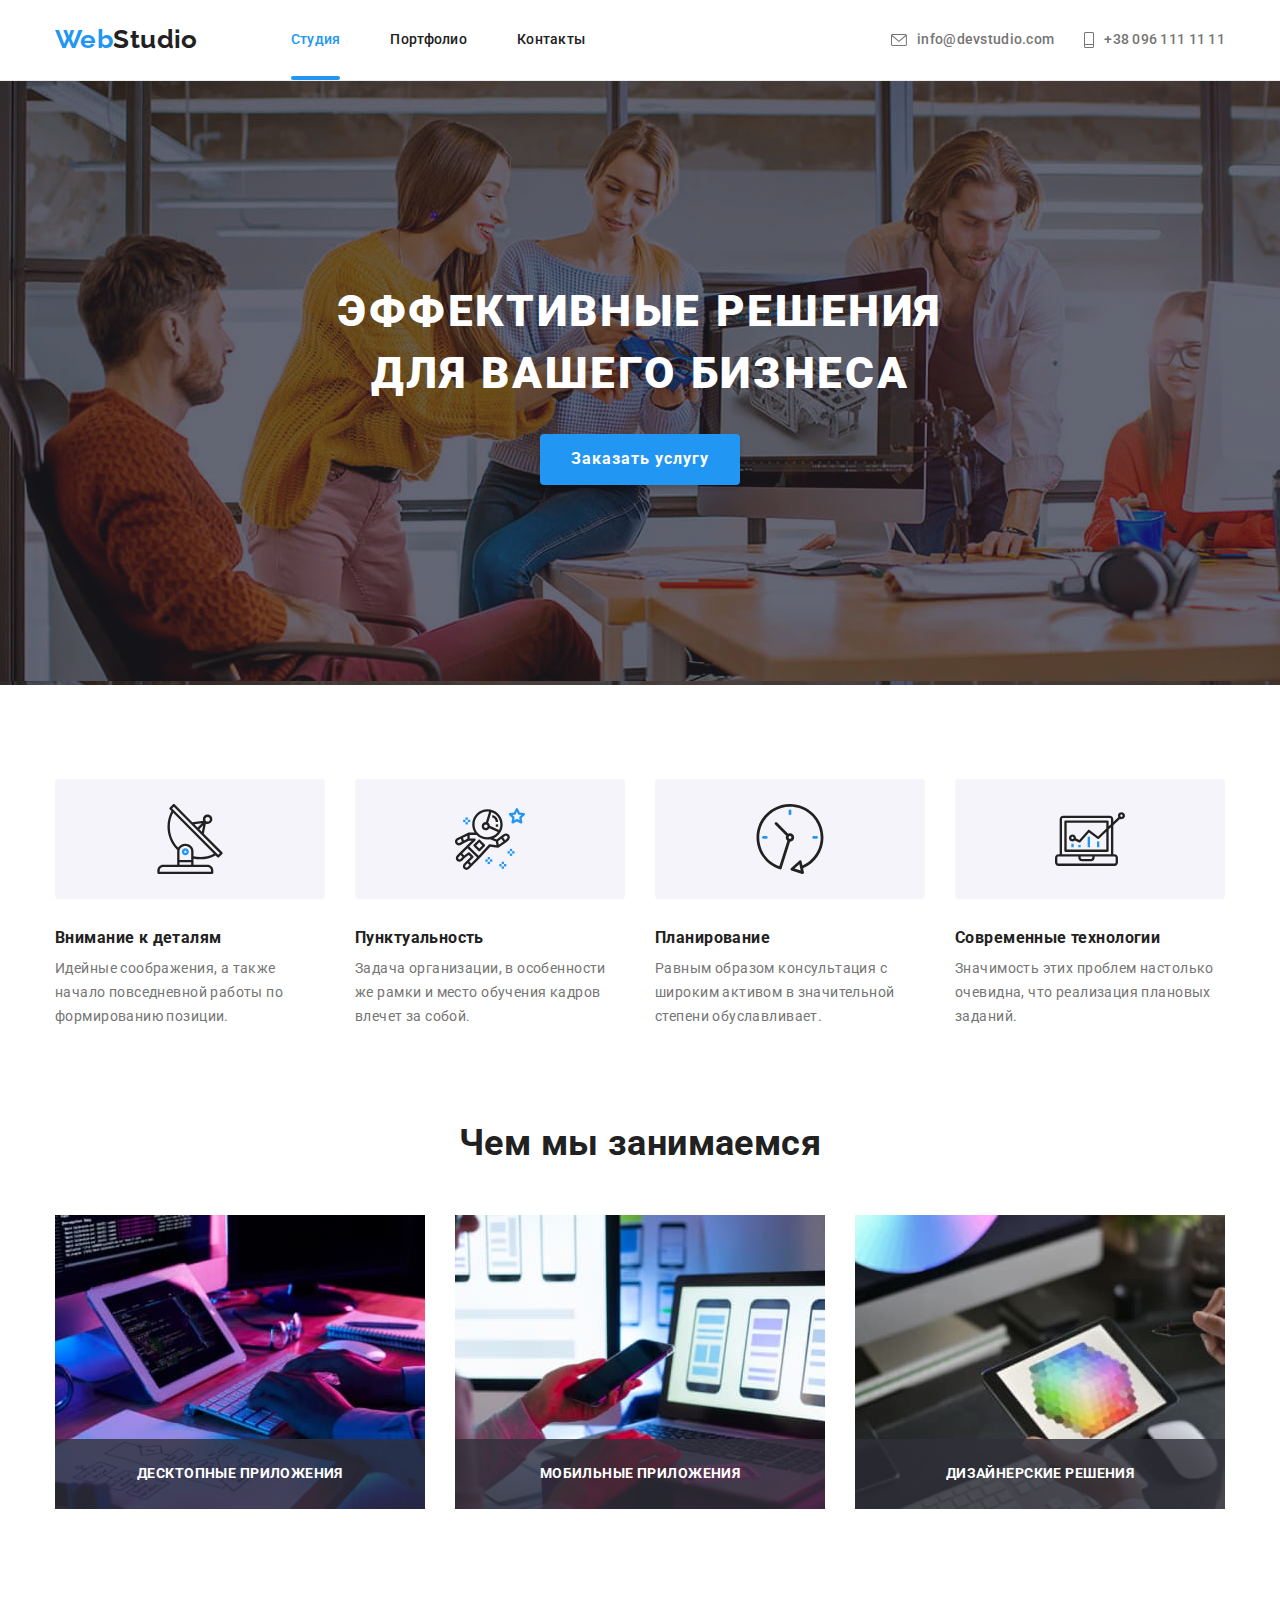
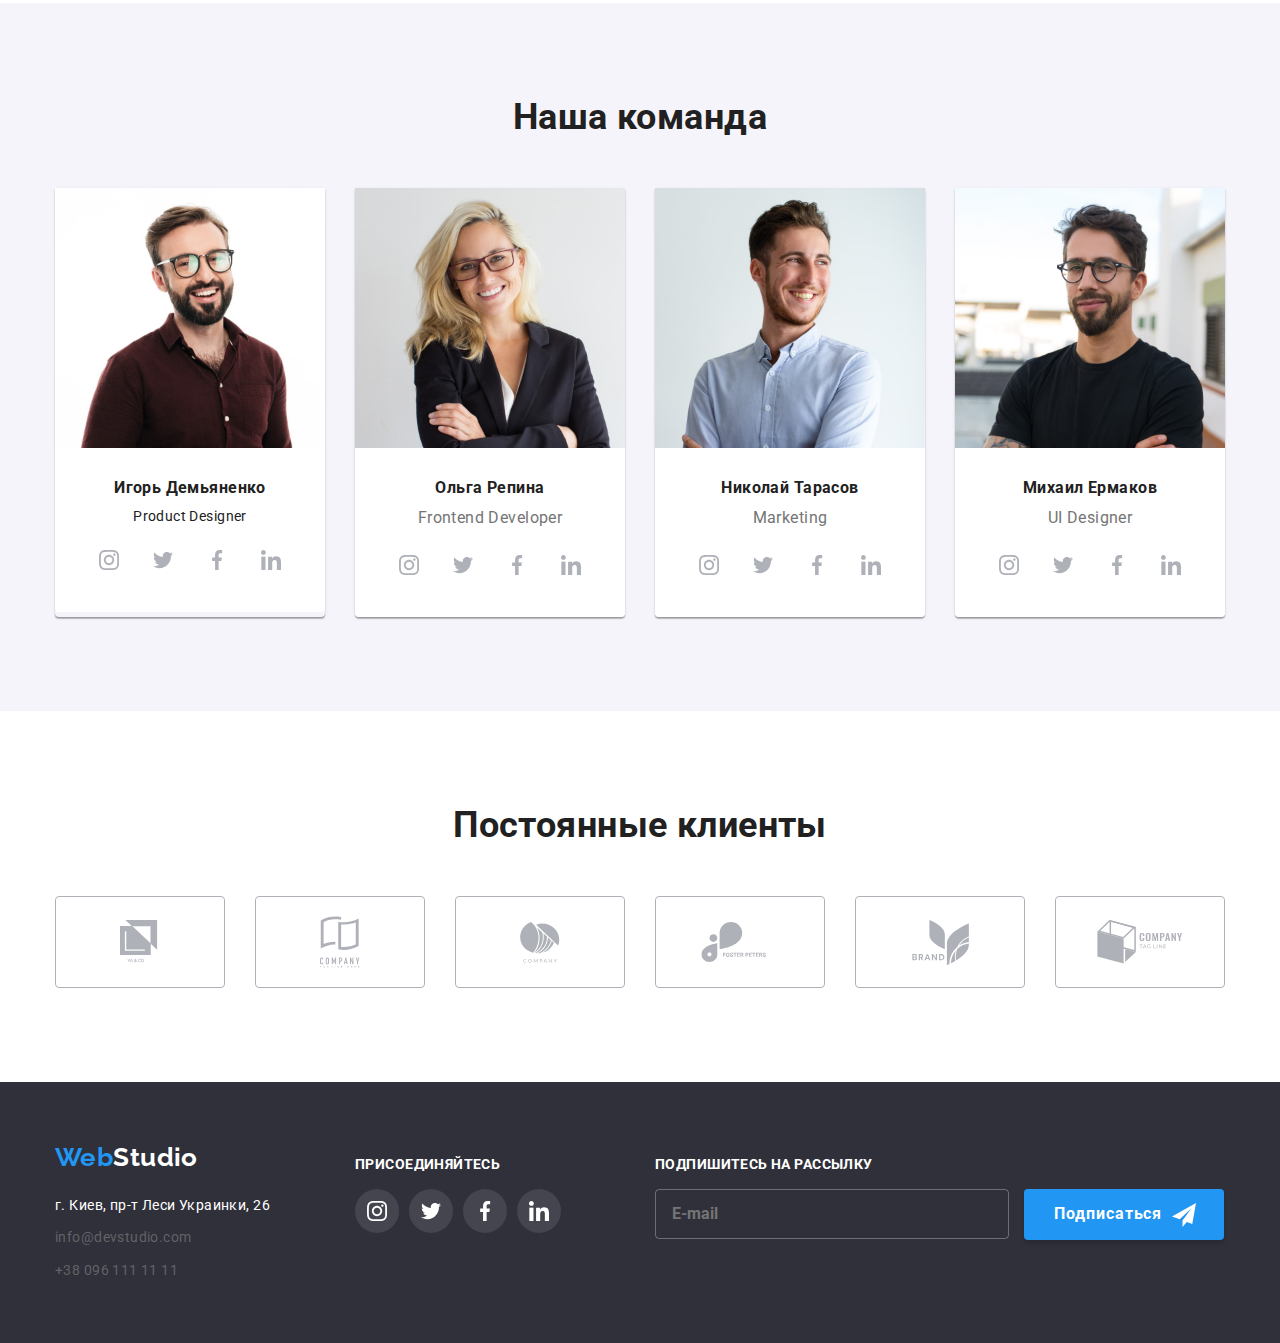
==== commit 1d54327c: "проведён рефакторинг html+css по ВЕМ (футер и мейн)" ====
--- a/index.html
+++ b/index.html
@@ -22,7 +22,7 @@
       <div class="flex-container">
         <nav class="navigation flex-container">
           <a class="logo logo--height page-header__logo" href="./index.html">Web<span
-              class="logo__wrapper">Studio</span>
+              class="logo__wrapper-black">Studio</span>
           </a>
           <ul class="list flex-container">
             <li class="navigation__item navigation__item--right-indent"><a
@@ -66,58 +66,58 @@
     <!-- герой -->
     <section class="hero">
       <div class="container">
-        <h1 class="hero-title">Эффективные решения <br> для вашего бизнеса</h1>
+        <h1 class="hero__title">Эффективные решения <br> для вашего бизнеса</h1>
         <button class="button-one" type="button" data-modal-open>Заказать услугу</button>
       </div>
     </section>
 
     <!-- достоинства веб студии -->
-    <section class="section">
+    <section class="section-container">
       <div class="container">
         <!--заголовок спрятать-->
         <h2 class="visually-hidden">Достоинства веб студии</h2>
         <ul class="list dignity">
-          <li class="dignity-items">
-            <div class="icon-dignity-container">
+          <li class="dignity__items">
+            <div class="dignity__icon-container">
               <svg class="" width="70" height="70">
-                <use class="icon-dignity-item" href="./images/symbol-defs.svg#icon-antenna"></use>
-              </svg>
-            </div>
-            <h3 class="dignity-title">Внимание к деталям</h3>
-            <p class="dignity-paragrahs">Идейные соображения, а также начало повседневной работы по
+                <use href="./images/symbol-defs.svg#icon-antenna"></use>
+              </svg>
+            </div>
+            <h3 class="dignity__title">Внимание к деталям</h3>
+            <p class="dignity__paragrah">Идейные соображения, а также начало повседневной работы по
               формированию
               позиции.</p>
           </li>
-          <li class="dignity-items">
-            <div class="icon-dignity-container">
+          <li class="dignity__items">
+            <div class="dignity__icon-container">
               <svg class="" width="70" height="70">
                 <use href="./images/symbol-defs.svg#icon-astronaut"></use>
               </svg>
             </div>
-            <h3 class="dignity-title">Пунктуальность</h3>
-            <p class="dignity-paragrahs">Задача организации, в особенности же рамки и место обучения кадров
+            <h3 class="dignity__title">Пунктуальность</h3>
+            <p class="dignity__paragrah">Задача организации, в особенности же рамки и место обучения кадров
               влечет за
               собой.</p>
           </li>
-          <li class="dignity-items">
-            <div class="icon-dignity-container">
+          <li class="dignity__items">
+            <div class="dignity__icon-container">
               <svg class="" width="70" height="70">
                 <use href="./images/symbol-defs.svg#icon-clock"></use>
               </svg>
             </div>
-            <h3 class="dignity-title">Планирование</h3>
-            <p class="dignity-paragrahs">Равным образом консультация с широким активом в значительной
+            <h3 class="dignity__title">Планирование</h3>
+            <p class="dignity__paragrah">Равным образом консультация с широким активом в значительной
               степени
               обуславливает.</p>
           </li>
-          <li class="dignity-items">
-            <div class="icon-dignity-container">
+          <li class="dignity__items">
+            <div class="dignity__icon-container">
               <svg class="" width="70" height="70">
                 <use href="./images/symbol-defs.svg#icon-diagram" width="70" height="70"></use>
               </svg>
             </div>
-            <h3 class="dignity-title">Современные технологии</h3>
-            <p class="dignity-paragrahs">Значимость этих проблем настолько очевидна, что реализация плановых
+            <h3 class="dignity__title">Современные технологии</h3>
+            <p class="dignity__paragrah">Значимость этих проблем настолько очевидна, что реализация плановых
               заданий.
             </p>
           </li>
@@ -126,26 +126,26 @@
     </section>
 
     <!-- чем мы занимаемся -->
-    <section class="section what-we-do-section">
+    <section class="section-container our-activity">
       <div class="container">
-        <h2 class="what-we-do-title">Чем мы занимаемся</h2>
-        <ul class="list what-we-do-list">
-          <li class="what-we-do-items">
-            <div class="what-we-do-items-container">
-              <img class="what-we-do-picture" src="./images/box0.jpg" alt="Набор програмного кода" width="370">
-              <h3 class="what-we-do-items-title">Десктопные приложения</h3>
-            </div>
-          </li>
-          <li class="what-we-do-items">
-            <div class="what-we-do-items-container">
-              <img class="what-we-do-picture" src="./images/box1.jpg" alt="Розработка ПО для смартфонов" width="370">
-              <h3 class="what-we-do-items-title">Мобильные приложения</h3>
-            </div>
-          </li>
-          <li class="what-we-do-items">
-            <div class="what-we-do-items-container">
-              <img class="what-we-do-picture" src="./images/box2.jpg" alt="3D моделирование" width="370">
-              <h3 class="what-we-do-items-title">Дизайнерские решения</h3>
+        <h2 class="main-title">Чем мы занимаемся</h2>
+        <ul class="list our-activity__list">
+          <li class="our-activity__items">
+            <div class="our-activity__container">
+              <img class="picture-normalizing" src="./images/box0.jpg" alt="Набор програмного кода" width="370">
+              <h3 class="our-activity__picture-title">Десктопные приложения</h3>
+            </div>
+          </li>
+          <li class="our-activity__items">
+            <div class="our-activity__container">
+              <img class="picture-normalizing" src="./images/box1.jpg" alt="Розработка ПО для смартфонов" width="370">
+              <h3 class="our-activity__picture-title">Мобильные приложения</h3>
+            </div>
+          </li>
+          <li class="our-activity__items">
+            <div class="our-activity__container">
+              <img class="picture-normalizing" src="./images/box2.jpg" alt="3D моделирование" width="370">
+              <h3 class="our-activity__picture-title">Дизайнерские решения</h3>
             </div>
           </li>
         </ul>
@@ -153,39 +153,39 @@
     </section>
 
     <!-- наша команда -->
-    <section class="section our-team">
+    <section class="section-container our-team">
       <div class="container">
-        <h2 class="our-team-title">Наша команда</h2>
-        <ul class="list our-team-list">
-          <li class="our-team-items">
-            <img class="our-team-picture" src="./images/img(0).jpg" alt="Брюнет в бордовой рубашке" width="270">
-            <div class="our-team-name-profession">
-              <h3 class="our-person">Игорь Демьяненко</h3>
-              <p class="our-profession">Product Designer</p>
-              <ul class="list our-team-contact">
-                <li class="">
-                  <a class="our-team-contact-link" href="">
+        <h2 class="main-title">Наша команда</h2>
+        <ul class="list our-team__list">
+          <li class="our-team__items our-team__items--right-indent">
+            <img class="picture-normalizing" src="./images/img(0).jpg" alt="Брюнет в бордовой рубашке" width="270">
+            <div class="our-team__name-profession">
+              <h3 class="our-team__person">Игорь Демьяненко</h3>
+              <p class="">Product Designer</p>
+              <ul class="list our-team__contacts">
+                <li class="">
+                  <a class="our-team__contact-link" href="">
                     <svg class="" width="20" height="20">
                       <use href="./images/symbol-defs-mono.svg#icon-instagram"></use>
                     </svg>
                   </a>
                 </li>
                 <li class="">
-                  <a class="our-team-contact-link" href="">
+                  <a class="our-team__contact-link" href="">
                     <svg class="" width="20" height="20">
                       <use href="./images/symbol-defs-mono.svg#icon-twitter"></use>
                     </svg>
                   </a>
                 </li>
                 <li class="">
-                  <a class="our-team-contact-link" href="">
+                  <a class="our-team__contact-link" href="">
                     <svg class="" width="20" height="20">
                       <use class="" href="./images/symbol-defs-mono.svg#icon-facebook"></use>
                     </svg>
                   </a>
                 </li>
                 <li>
-                  <a class="our-team-contact-link" href="">
+                  <a class="our-team__contact-link" href="">
                     <svg class="" width="20" height="20">
                       <use href="./images/symbol-defs-mono.svg#icon-linkedin"></use>
                     </svg>
@@ -194,35 +194,35 @@
               </ul>
             </div>
           </li>
-          <li class="our-team-items">
-            <img class="our-team-picture" src="./images/img(1).jpg" alt="Блондинка в черном пиджаке" width="270">
-            <div class="our-team-name-profession">
-              <h3 class="our-person">Ольга Репина</h3>
-              <p class="our-profession">Frontend Developer</p>
-              <ul class="list our-team-contact">
-                <li class="">
-                  <a class="our-team-contact-link" href="">
+          <li class="our-team__items our-team__items--right-indent">
+            <img class="picture-normalizing" src="./images/img(1).jpg" alt="Блондинка в черном пиджаке" width="270">
+            <div class="our-team__name-profession">
+              <h3 class="our-team__person">Ольга Репина</h3>
+              <p class="our-team__profession">Frontend Developer</p>
+              <ul class="list our-team__contacts">
+                <li class="">
+                  <a class="our-team__contact-link" href="">
                     <svg class="" width="20" height="20">
                       <use href="./images/symbol-defs-mono.svg#icon-instagram"></use>
                     </svg>
                   </a>
                 </li>
                 <li class="">
-                  <a class="our-team-contact-link" href="">
+                  <a class="our-team__contact-link" href="">
                     <svg class="" width="20" height="20">
                       <use href="./images/symbol-defs-mono.svg#icon-twitter"></use>
                     </svg>
                   </a>
                 </li>
                 <li class="">
-                  <a class="our-team-contact-link" href="">
+                  <a class="our-team__contact-link" href="">
                     <svg class="" width="20" height="20">
                       <use class="" href="./images/symbol-defs-mono.svg#icon-facebook"></use>
                     </svg>
                   </a>
                 </li>
                 <li>
-                  <a class="our-team-contact-link" href="">
+                  <a class="our-team__contact-link" href="">
                     <svg class="" width="20" height="20">
                       <use href="./images/symbol-defs-mono.svg#icon-linkedin"></use>
                     </svg>
@@ -231,35 +231,35 @@
               </ul>
             </div>
           </li>
-          <li class="our-team-items">
-            <img class="our-team-picture" src="./images/img(2).jpg" alt="Брюнет в синей рубашке" width="270">
-            <div class="our-team-name-profession">
-              <h3 class="our-person">Николай Тарасов</h3>
-              <p class="our-profession">Marketing</p>
-              <ul class="list our-team-contact">
-                <li class="">
-                  <a class="our-team-contact-link" href="">
+          <li class="our-team__items our-team__items--right-indent">
+            <img class="picture-normalizing" src="./images/img(2).jpg" alt="Брюнет в синей рубашке" width="270">
+            <div class="our-team__name-profession">
+              <h3 class="our-team__person">Николай Тарасов</h3>
+              <p class="our-team__profession">Marketing</p>
+              <ul class="list our-team__contacts">
+                <li class="">
+                  <a class="our-team__contact-link" href="">
                     <svg class="" width="20" height="20">
                       <use href="./images/symbol-defs-mono.svg#icon-instagram"></use>
                     </svg>
                   </a>
                 </li>
                 <li class="">
-                  <a class="our-team-contact-link" href="">
+                  <a class="our-team__contact-link" href="">
                     <svg class="" width="20" height="20">
                       <use href="./images/symbol-defs-mono.svg#icon-twitter"></use>
                     </svg>
                   </a>
                 </li>
                 <li class="">
-                  <a class="our-team-contact-link" href="">
+                  <a class="our-team__contact-link" href="">
                     <svg class="" width="20" height="20">
                       <use class="" href="./images/symbol-defs-mono.svg#icon-facebook"></use>
                     </svg>
                   </a>
                 </li>
                 <li>
-                  <a class="our-team-contact-link" href="">
+                  <a class="our-team__contact-link" href="">
                     <svg class="" width="20" height="20">
                       <use href="./images/symbol-defs-mono.svg#icon-linkedin"></use>
                     </svg>
@@ -268,35 +268,35 @@
               </ul>
             </div>
           </li>
-          <li class="our-team-items">
-            <img class="our-team-picture" src="./images/img(3).jpg" alt="Брюнет в черной футболке" width="270">
-            <div class="our-team-name-profession">
-              <h3 class="our-person">Михаил Ермаков</h3>
-              <p class="our-profession">UI Designer</p>
-              <ul class="list our-team-contact">
-                <li class="">
-                  <a class="our-team-contact-link" href="">
+          <li class="our-team__items our-team__items--right-indent">
+            <img class="picture-normalizing" src="./images/img(3).jpg" alt="Брюнет в черной футболке" width="270">
+            <div class="our-team__name-profession">
+              <h3 class="our-team__person">Михаил Ермаков</h3>
+              <p class="our-team__profession">UI Designer</p>
+              <ul class="list our-team__contacts">
+                <li class="">
+                  <a class="our-team__contact-link" href="">
                     <svg class="" width="20" height="20">
                       <use href="./images/symbol-defs-mono.svg#icon-instagram"></use>
                     </svg>
                   </a>
                 </li>
                 <li class="">
-                  <a class="our-team-contact-link" href="">
+                  <a class="our-team__contact-link" href="">
                     <svg class="" width="20" height="20">
                       <use href="./images/symbol-defs-mono.svg#icon-twitter"></use>
                     </svg>
                   </a>
                 </li>
                 <li class="">
-                  <a class="our-team-contact-link" href="">
+                  <a class="our-team__contact-link" href="">
                     <svg class="" width="20" height="20">
                       <use class="" href="./images/symbol-defs-mono.svg#icon-facebook"></use>
                     </svg>
                   </a>
                 </li>
                 <li>
-                  <a class="our-team-contact-link" href="">
+                  <a class="our-team__contact-link" href="">
                     <svg class="" width="20" height="20">
                       <use href="./images/symbol-defs-mono.svg#icon-linkedin"></use>
                     </svg>
@@ -310,47 +310,47 @@
     </section>
 
     <!-- постоянные клиенты -->
-    <section class="section">
+    <section class="section-container vip-clients">
       <div class="container">
-        <h2 class="regular-customers-title">Постоянные клиенты</h2>
-        <ul class="list regular-customers-list">
-          <li>
-            <a class="regular-customers-link" href="">
+        <h2 class="main-title">Постоянные клиенты</h2>
+        <ul class="list vip-clients__list">
+          <li>
+            <a class="vip-clients__link" href="">
               <svg width="41" height="47">
                 <use href="./images/symbol-defs-mono.svg#icon-logo1"></use>
               </svg>
             </a>
           </li>
           <li>
-            <a class="regular-customers-link" href="">
+            <a class="vip-clients__link" href="">
               <svg width="40" height="52">
                 <use href="./images/symbol-defs-mono.svg#icon-logo2"></use>
               </svg>
             </a>
           </li>
           <li>
-            <a class="regular-customers-link" href="">
+            <a class="vip-clients__link" href="">
               <svg width="44" height="41">
                 <use href="./images/symbol-defs-mono.svg#icon-logo3"></use>
               </svg>
             </a>
           </li>
           <li>
-            <a class="regular-customers-link" href="">
+            <a class="vip-clients__link" href="">
               <svg width="84" height="41">
                 <use href="./images/symbol-defs-mono.svg#icon-logo4"></use>
               </svg>
             </a>
           </li>
           <li>
-            <a class="regular-customers-link" href="">
+            <a class="vip-clients__link" href="">
               <svg width="63" height="45">
                 <use href="./images/symbol-defs-mono.svg#icon-logo5"></use>
               </svg>
             </a>
           </li>
           <li>
-            <a class="regular-customers-link" href="">
+            <a class="vip-clients__link" href="">
               <svg width="94" height="44">
                 <use href="./images/symbol-defs-mono.svg#icon-logo6"></use>
               </svg>
@@ -362,17 +362,17 @@
   </main>
 
   <!-- подвал -->
-  <footer class="basement-footer">
+  <footer class="page-footer">
     <div class="container">
       <div class="address-footer-contacts">
         <address class="address-footer">
-          <a class="logo" href="./index.html">Web<span class="logo__wrapper-revers">Studio</span></a>
+          <a class="logo" href="./index.html">Web<span class="logo__wrapper-white">Studio</span></a>
           <ul class="list address-footer-list">
             <li><span class="link footer-contacts location-address">г. Киев, пр-т Леси Украинки, 26</span></li>
-            <li class="address-footer-mailto"><a class="link navigation footer-contacts"
+            <li class="address-footer-mailto"><a class="link footer-contacts"
                 href="mailto:info@devstudio.com">info@devstudio.com</a>
             </li>
-            <li><a class="link navigation footer-contacts" href="tel:+380961111111">+38 096 111 11 11</a></li>
+            <li><a class="link footer-contacts" href="tel:+380961111111">+38 096 111 11 11</a></li>
           </ul>
         </address>
         <div class="footer-contacts-container">
--- a/css/style.css
+++ b/css/style.css
@@ -78,7 +78,11 @@
   align-items: center;
 }
 
-/* список + ссылка */
+.section-container {
+  padding-top: 94px;
+  padding-bottom: 94px;
+}
+
 .link {
   color: var(--main-text-color);
   text-decoration: none;
@@ -89,6 +93,21 @@
   list-style: none;
 }
 
+.picture-normalizing {
+  display: block;
+  max-width: 100%;
+  height: auto;
+}
+
+.main-title {
+  margin-bottom: 50px;
+  font-weight: 700;
+  font-size: 36px;
+  line-height: 1.16;
+  text-align: center;
+}
+
+/* верхний бар */
 .page-header {
   border-bottom: 1px solid #ececec;
   background-color: var(--main-white-color);
@@ -114,9 +133,6 @@
   color: var(--second-text-color);
 }
 
-.navigation {
-}
-
 .page-header__link--current-page::after {
   content: '';
   position: absolute;
@@ -130,21 +146,28 @@
   background-color: var(--third-text-color);
 }
 
-.navigation__item {
-}
-
-.navigation__item--right-indent:not(:last-child) {
-  margin-right: 50px;
-}
-
-/*  логотип */
-
 .page-header__link:focus,
 .page-header__link:hover {
   color: var(--third-text-color);
   fill: var(--third-text-color);
 }
 
+.page-header__logo {
+  margin-right: 93px;
+}
+
+/* главная навигация */
+.navigation {
+}
+
+.navigation__item {
+}
+
+.navigation__item--right-indent:not(:last-child) {
+  margin-right: 50px;
+}
+
+/*  логотип */
 .logo {
   font-family: Raleway, sans-serif;
   font-style: normal;
@@ -160,18 +183,15 @@
   padding-bottom: 25px;
 }
 
-.page-header__logo {
-  margin-right: 93px;
-}
-
-.logo__wrapper {
+.logo__wrapper-black {
   color: var(--main-text-color);
 }
 
-.logo__wrapper-revers {
+.logo__wrapper-white {
   color: var(--main-white-color);
 }
 
+/* контакты верхнего бара */
 .contact-list {
   fill: var(--second-text-color);
 }
@@ -190,11 +210,6 @@
 .contact-list__icon {
   margin-right: 10px;
   transition: fill Var(--animation);
-}
-
-.section {
-  padding-top: 94px;
-  padding-bottom: 94px;
 }
 
 /* герой */
@@ -210,17 +225,14 @@
   color: var(--main-white-color);
 }
 
-.hero-title {
-  text-transform: uppercase;
-  margin-bottom: 30px;
-}
-
-.hero-title {
+.hero__title {
   font-weight: 900;
   font-size: 44px;
   line-height: 1.4;
   text-align: center;
   letter-spacing: 0.06em;
+  text-transform: uppercase;
+  margin-bottom: 30px;
 }
 
 /* buttons */
@@ -255,13 +267,12 @@
 .button-two {
   padding: 6px 22px;
   border: none;
-
+  border-radius: 4px;
   font-family: Roboto, sans-serif;
   cursor: pointer;
   font-weight: 500;
   font-size: 16px;
   line-height: 1.6;
-  border-radius: 4px;
   background-color: var(--section-bg-color);
   color: var(--main-text-color);
   transition: background-color var(--animation), color var(--animation), box-shadow var(--animation);
@@ -274,38 +285,28 @@
   box-shadow: 0px 3px 1px rgba(0, 0, 0, 0.1), 0px 1px 2px rgba(0, 0, 0, 0.08), 0px 2px 2px rgba(0, 0, 0, 0.12);
 }
 
-.button-two-collection:not(:last-child) {
-  margin-right: 8px;
-}
-
-.buttons-list {
-  display: flex;
-  justify-content: center;
-  margin-bottom: 50px;
-}
-
 /* достоинства веб студии */
 
 .dignity {
   display: flex;
 }
 
-.dignity-title {
+.dignity__title {
   margin-bottom: 10px;
   line-height: 1.14;
 }
 
-.dignity-paragrahs {
+.dignity__paragrah {
   margin-bottom: 0;
   color: var(--second-text-color);
   line-height: 1.7;
 }
 
-.dignity-items:not(:last-child) {
+.dignity__items:not(:last-child) {
   margin-right: 30px;
 }
 
-.icon-dignity-container {
+.dignity__icon-container {
   display: flex;
   justify-content: center;
   align-items: center;
@@ -317,42 +318,24 @@
 }
 
 /* чем мы занимаемся */
-.what-we-do-section {
+.our-activity {
   padding-top: 0;
 }
 
-.what-we-do-title,
-.our-team-title,
-.regular-customers-title {
-  margin-bottom: 50px;
-  font-weight: 700;
-  font-size: 36px;
-  line-height: 42px;
-  text-align: center;
-}
-
-.what-we-do-list {
+.our-activity__list {
   display: flex;
   flex-wrap: wrap;
 }
 
-.what-we-do-items:not(:last-child) {
+.our-activity__items:not(:last-child) {
   margin-right: 30px;
 }
 
-.what-we-do-picture,
-.our-team-picture,
-.collection-picture {
-  display: block;
-  max-width: 100%;
-  height: auto;
-}
-
-.what-we-do-items-container {
+.our-activity__container {
   position: relative;
 }
 
-.what-we-do-items-title {
+.our-activity__picture-title {
   position: absolute;
   width: 100%;
   left: 0;
@@ -377,14 +360,36 @@
   background-color: var(--section-bg-color);
 }
 
-.our-person {
+.our-team__list {
+  display: flex;
+  flex-wrap: wrap;
+}
+
+.our-team__items {
+  box-shadow: 0px 1px 3px rgba(0, 0, 0, 0.12), 0px 1px 1px rgba(0, 0, 0, 0.14), 0px 2px 1px rgba(0, 0, 0, 0.2);
+  border-radius: 0px 0px 4px 4px;
+}
+
+.our-team__items--right-indent:not(:last-child) {
+  margin-right: 30px;
+}
+
+.our-team__name-profession {
+  text-align: center;
+  background-color: var(--main-white-color);
+  padding-top: 30px;
+  padding-bottom: 30px;
+  border-radius: 0px 0px 4px 4px;
+}
+
+.our-team__person {
   margin-bottom: 10px;
   font-weight: 700;
   font-size: 16px;
   line-height: 1.2;
 }
 
-.our-profession {
+.our-team__profession {
   margin-bottom: 16px;
 
   color: var(--second-text-color);
@@ -392,14 +397,14 @@
   line-height: 1.2;
 }
 
-.our-team-contact {
+.our-team__contacts {
   display: flex;
   justify-content: space-between;
   padding-left: 32px;
   padding-right: 32px;
 }
 
-.our-team-contact-link {
+.our-team__contact-link {
   height: 44px;
   width: 44px;
   display: flex;
@@ -410,65 +415,66 @@
   transition: fill var(--animation), background-color var(--animation);
 }
 
-.our-team-contact-link:hover,
-.our-team-contact-link:focus {
+.our-team__contact-link:hover,
+.our-team__contact-link:focus {
   fill: var(--main-white-color);
   background-color: var(--third-text-color);
 }
 
-.our-team-container {
-  display: flex;
-  align-items: center;
-  justify-content: center;
-  height: 44px;
-  width: 44px;
-}
-
-.our-team-list {
-  display: flex;
-  flex-wrap: wrap;
-}
-
-.our-team-name-profession {
-  text-align: center;
-  background-color: var(--main-white-color);
-  padding-top: 30px;
-  padding-bottom: 30px;
-  border-radius: 0px 0px 4px 4px;
-}
-
-.our-team-items {
-  box-shadow: 0px 1px 3px rgba(0, 0, 0, 0.12), 0px 1px 1px rgba(0, 0, 0, 0.14), 0px 2px 1px rgba(0, 0, 0, 0.2);
-  border-radius: 0px 0px 4px 4px;
-}
-
-.our-team-items:not(:last-child) {
-  margin-right: 30px;
-}
-
 /* протфолио */
 /* проекты */
-.projects-title {
-  margin-bottom: 4px;
-  font-weight: 700;
-  font-size: 18px;
-  line-height: 2;
-  letter-spacing: 0.06em;
-}
-
-.projects-profession {
+
+.collection {
+}
+
+.collection__buttons-list {
+  display: flex;
+  justify-content: center;
+  margin-bottom: 50px;
+}
+
+.collection__buttons-item:not(:last-child) {
+  margin-right: 8px;
+}
+.collection__list {
+  display: flex;
+  flex-wrap: wrap;
+}
+
+.collection__link {
+  margin-right: 30px;
+  margin-bottom: 30px;
+}
+
+.collection__link:nth-child(3n + 3) {
+  margin-right: 0;
+}
+
+.collection__link:nth-last-child(-n + 3) {
   margin-bottom: 0;
-  color: var(--second-text-color);
-  font-size: 16px;
-  line-height: 1.9;
-}
-
-.container-collection-projects-details {
+}
+
+.collection__items {
+  display: block;
+  transition: box-shadow var(--animation);
+}
+
+.collection__items:hover,
+.collection__items:focus {
+  box-shadow: 0px 1px 1px rgba(0, 0, 0, 0.12), 0px 4px 4px rgba(0, 0, 0, 0.06), 1px 4px 6px rgba(0, 0, 0, 0.16);
+}
+
+.collection__items:hover .collection__projects-details,
+.collection__items:focus .collection__projects-details {
+  transform: translatey(0);
+}
+
+.collection__projects-container {
   position: relative;
   overflow: hidden;
 }
 
-.collection-projects-details {
+.collection__projects-details {
   position: absolute;
   top: 0;
   left: 0;
@@ -485,7 +491,7 @@
   transition: transform var(--animation);
 }
 
-.collection-title-profession {
+.collection__container-profession {
   border: 1px solid #eeeeee;
   border-top: inherit;
   background-color: var(--main-white-color);
@@ -495,47 +501,32 @@
   padding-left: 24px;
 }
 
-.collection-list {
-  display: flex;
-  flex-wrap: wrap;
-}
-
-.collection-link {
-  margin-right: 30px;
-  margin-bottom: 30px;
-}
-
-.collection-items {
-  display: block;
-
-  transition: box-shadow var(--animation);
-}
-
-.collection-items:hover,
-.collection-items:focus {
-  box-shadow: 0px 1px 1px rgba(0, 0, 0, 0.12), 0px 4px 4px rgba(0, 0, 0, 0.06), 1px 4px 6px rgba(0, 0, 0, 0.16);
-}
-
-.collection-items:hover .collection-projects-details,
-.collection-items:focus .collection-projects-details {
-  transform: translatey(0);
-}
-
-.collection-link:nth-child(3n + 3) {
-  margin-right: 0;
-}
-
-.collection-link:nth-last-child(-n + 3) {
+.collection__projects-title {
+  margin-bottom: 4px;
+  font-weight: 700;
+  font-size: 18px;
+  line-height: 2;
+  letter-spacing: 0.06em;
+}
+
+.collection__projects-profession {
   margin-bottom: 0;
+  color: var(--second-text-color);
+  font-size: 16px;
+  line-height: 1.9;
 }
 
 /* Постоянные клиенты */
-.regular-customers-list {
+
+.vip-client {
+}
+
+.vip-clients__list {
   display: flex;
   justify-content: space-between;
 }
 
-.regular-customers-link {
+.vip-clients__link {
   width: 170px;
   height: 92px;
   display: flex;
@@ -547,24 +538,15 @@
   transition: fill var(--animation), border var(--animation);
 }
 
-.regular-customers-link:focus,
-.regular-customers-link:hover {
+.vip-clients__link:focus,
+.vip-clients__link:hover {
   fill: var(--third-text-color);
   border: 1px solid var(--third-text-color);
 }
+
 /* подвал */
 
-.footer-contacts {
-  font-style: normal;
-  line-height: 1.7;
-  color: rgba(134, 134, 134, 0.6);
-}
-
-.footer-contacts-link {
-  display: flex;
-}
-
-.basement-footer {
+.page-footer {
   margin-left: auto;
   margin-right: auto;
   padding-top: 60px;
@@ -573,12 +555,27 @@
   color: var(--main-white-color);
 }
 
+.address-footer-contacts {
+  display: flex;
+  justify-content: space-between;
+}
+
 .address-footer {
   width: 270px;
 }
 
 .address-footer-list {
   margin-top: 20px;
+}
+
+.footer-contacts {
+  font-style: normal;
+  line-height: 1.7;
+  color: rgba(134, 134, 134, 0.6);
+}
+
+.footer-contact {
+  display: flex;
 }
 
 .location-address {
@@ -593,11 +590,6 @@
 
 .footer-contacts-container {
   width: 270px;
-}
-
-.address-footer-contacts {
-  display: flex;
-  justify-content: space-between;
 }
 
 .footer-contacts-title {
@@ -608,12 +600,12 @@
   margin-top: 12px;
 }
 
-.footer-contact {
-  display: flex;
-}
-
 .footer-contact-list:not(:last-child) {
   margin-right: 10px;
+}
+
+.footer-contacts-link {
+  display: flex;
 }
 
 .footer-contact-link {
@@ -632,6 +624,18 @@
 .footer-contact-link:focus {
   background-color: var(--third-text-color);
 }
+/* 
+---
+---
+---
+---
+---
+---
+---
+---
+---
+---
+ */
 
 .footer-form-container {
   width: 570px;
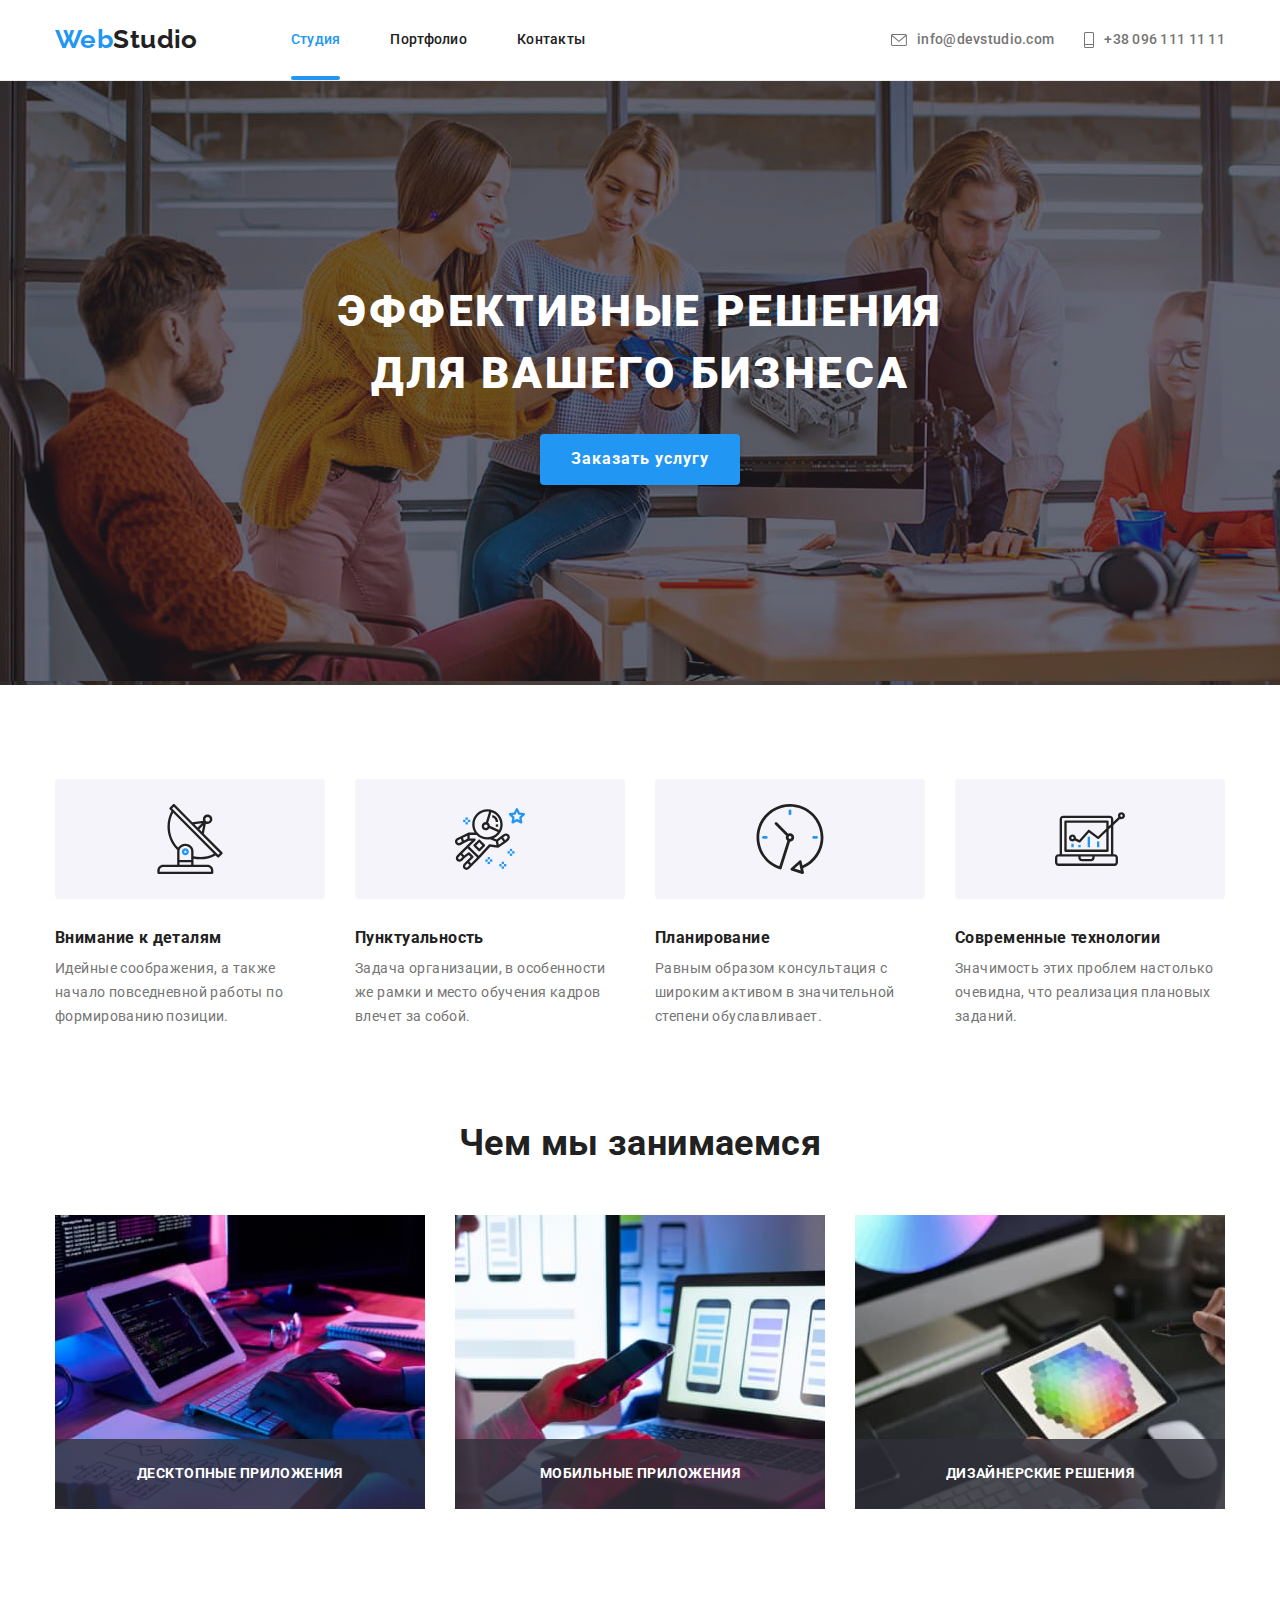
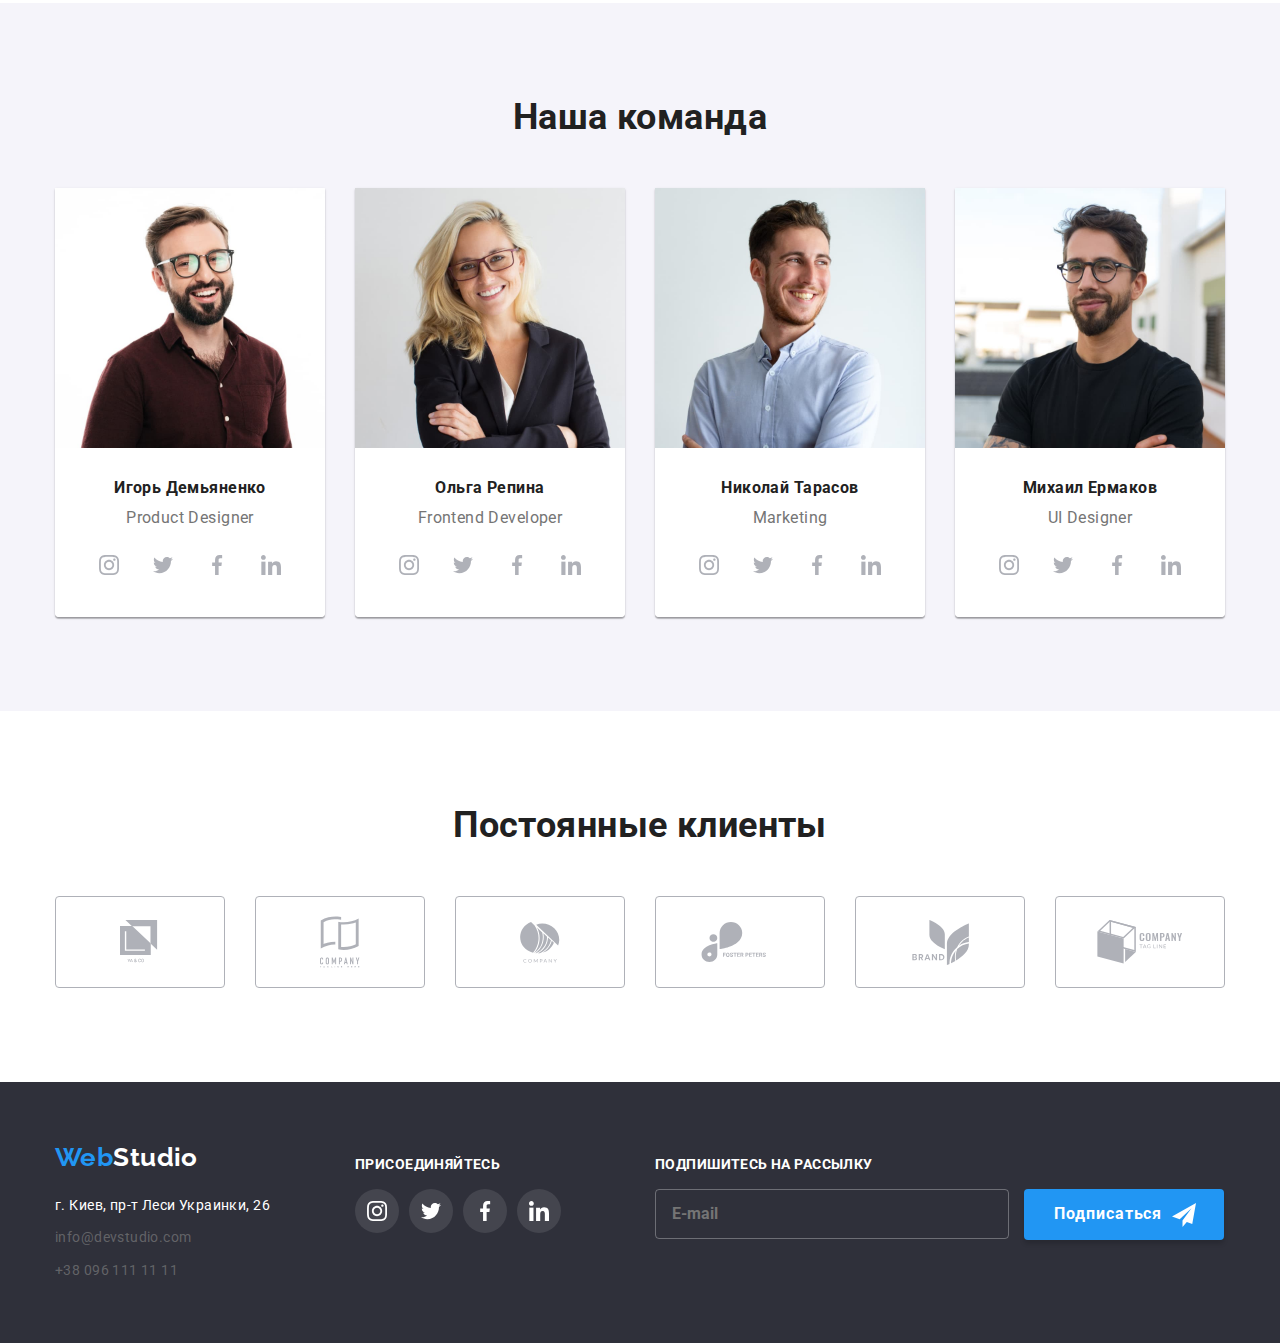
==== commit d1678b53: "Рефакторинг html and css (100%)" ====
--- a/index.html
+++ b/index.html
@@ -25,20 +25,18 @@
               class="logo__wrapper-black">Studio</span>
           </a>
           <ul class="list flex-container">
-            <li class="navigation__item navigation__item--right-indent"><a
-                class="page-header__link link page-header__link--current-page" href="./index.html">Студия</a>
-            </li>
-            <li class="navigation__item navigation__item--right-indent"><a class="page-header__link link"
-                href="./portfolio.html">Портфолио</a>
-            </li>
-            <li class="navigation__item navigation__item--right-indent"><a class="page-header__link link"
-                href="">Контакты</a></li>
+            <li class="navigation__item">
+              <a class="page-header__link link page-header__link--current-page" href="./index.html">Студия</a>
+            </li>
+            <li class="navigation__item"><a class="page-header__link link" href="./portfolio.html">Портфолио</a>
+            </li>
+            <li class="navigation__item"><a class="page-header__link link" href="">Контакты</a></li>
           </ul>
         </nav>
 
         <!-- контакты верхнего бара -->
-        <ul class="contact-list contact-list--left-indent list flex-container">
-          <li class="contact-list__item contact-list__item--right-indent">
+        <ul class="contact-list page-header__contact-list list flex-container">
+          <li class="contact-list__item">
 
             <a class="page-header__link page-header__link--second-color link" href="mailto:info@devstudio.com">
               <svg class="contact-list__icon" width="16" height="12">
@@ -47,7 +45,7 @@
               info@devstudio.com </a>
 
           </li>
-          <li class="contact-list__item contact-list__item--right-indent">
+          <li class="contact-list__item">
 
             <a class="page-header__link page-header__link--second-color link" href="tel:+380961111111">
               <svg class="contact-list__icon" width="10" height="16">
@@ -157,35 +155,35 @@
       <div class="container">
         <h2 class="main-title">Наша команда</h2>
         <ul class="list our-team__list">
-          <li class="our-team__items our-team__items--right-indent">
+          <li class="our-team__items">
             <img class="picture-normalizing" src="./images/img(0).jpg" alt="Брюнет в бордовой рубашке" width="270">
             <div class="our-team__name-profession">
               <h3 class="our-team__person">Игорь Демьяненко</h3>
-              <p class="">Product Designer</p>
+              <p class="our-team__profession">Product Designer</p>
               <ul class="list our-team__contacts">
                 <li class="">
-                  <a class="our-team__contact-link" href="">
+                  <a class="icon-social-network" href="">
                     <svg class="" width="20" height="20">
                       <use href="./images/symbol-defs-mono.svg#icon-instagram"></use>
                     </svg>
                   </a>
                 </li>
                 <li class="">
-                  <a class="our-team__contact-link" href="">
+                  <a class="icon-social-network" href="">
                     <svg class="" width="20" height="20">
                       <use href="./images/symbol-defs-mono.svg#icon-twitter"></use>
                     </svg>
                   </a>
                 </li>
                 <li class="">
-                  <a class="our-team__contact-link" href="">
+                  <a class="icon-social-network" href="">
                     <svg class="" width="20" height="20">
                       <use class="" href="./images/symbol-defs-mono.svg#icon-facebook"></use>
                     </svg>
                   </a>
                 </li>
                 <li>
-                  <a class="our-team__contact-link" href="">
+                  <a class="icon-social-network" href="">
                     <svg class="" width="20" height="20">
                       <use href="./images/symbol-defs-mono.svg#icon-linkedin"></use>
                     </svg>
@@ -201,28 +199,28 @@
               <p class="our-team__profession">Frontend Developer</p>
               <ul class="list our-team__contacts">
                 <li class="">
-                  <a class="our-team__contact-link" href="">
+                  <a class="icon-social-network" href="">
                     <svg class="" width="20" height="20">
                       <use href="./images/symbol-defs-mono.svg#icon-instagram"></use>
                     </svg>
                   </a>
                 </li>
                 <li class="">
-                  <a class="our-team__contact-link" href="">
+                  <a class="icon-social-network" href="">
                     <svg class="" width="20" height="20">
                       <use href="./images/symbol-defs-mono.svg#icon-twitter"></use>
                     </svg>
                   </a>
                 </li>
                 <li class="">
-                  <a class="our-team__contact-link" href="">
+                  <a class="icon-social-network" href="">
                     <svg class="" width="20" height="20">
                       <use class="" href="./images/symbol-defs-mono.svg#icon-facebook"></use>
                     </svg>
                   </a>
                 </li>
                 <li>
-                  <a class="our-team__contact-link" href="">
+                  <a class="icon-social-network" href="">
                     <svg class="" width="20" height="20">
                       <use href="./images/symbol-defs-mono.svg#icon-linkedin"></use>
                     </svg>
@@ -238,28 +236,28 @@
               <p class="our-team__profession">Marketing</p>
               <ul class="list our-team__contacts">
                 <li class="">
-                  <a class="our-team__contact-link" href="">
+                  <a class="icon-social-network" href="">
                     <svg class="" width="20" height="20">
                       <use href="./images/symbol-defs-mono.svg#icon-instagram"></use>
                     </svg>
                   </a>
                 </li>
                 <li class="">
-                  <a class="our-team__contact-link" href="">
+                  <a class="icon-social-network" href="">
                     <svg class="" width="20" height="20">
                       <use href="./images/symbol-defs-mono.svg#icon-twitter"></use>
                     </svg>
                   </a>
                 </li>
                 <li class="">
-                  <a class="our-team__contact-link" href="">
+                  <a class="icon-social-network" href="">
                     <svg class="" width="20" height="20">
                       <use class="" href="./images/symbol-defs-mono.svg#icon-facebook"></use>
                     </svg>
                   </a>
                 </li>
                 <li>
-                  <a class="our-team__contact-link" href="">
+                  <a class="icon-social-network" href="">
                     <svg class="" width="20" height="20">
                       <use href="./images/symbol-defs-mono.svg#icon-linkedin"></use>
                     </svg>
@@ -275,28 +273,28 @@
               <p class="our-team__profession">UI Designer</p>
               <ul class="list our-team__contacts">
                 <li class="">
-                  <a class="our-team__contact-link" href="">
+                  <a class="icon-social-network" href="">
                     <svg class="" width="20" height="20">
                       <use href="./images/symbol-defs-mono.svg#icon-instagram"></use>
                     </svg>
                   </a>
                 </li>
                 <li class="">
-                  <a class="our-team__contact-link" href="">
+                  <a class="icon-social-network" href="">
                     <svg class="" width="20" height="20">
                       <use href="./images/symbol-defs-mono.svg#icon-twitter"></use>
                     </svg>
                   </a>
                 </li>
                 <li class="">
-                  <a class="our-team__contact-link" href="">
+                  <a class="icon-social-network" href="">
                     <svg class="" width="20" height="20">
                       <use class="" href="./images/symbol-defs-mono.svg#icon-facebook"></use>
                     </svg>
                   </a>
                 </li>
                 <li>
-                  <a class="our-team__contact-link" href="">
+                  <a class="icon-social-network" href="">
                     <svg class="" width="20" height="20">
                       <use href="./images/symbol-defs-mono.svg#icon-linkedin"></use>
                     </svg>
@@ -364,43 +362,44 @@
   <!-- подвал -->
   <footer class="page-footer">
     <div class="container">
-      <div class="address-footer-contacts">
-        <address class="address-footer">
+      <div class="page-footer__container">
+        <address class="address">
           <a class="logo" href="./index.html">Web<span class="logo__wrapper-white">Studio</span></a>
-          <ul class="list address-footer-list">
-            <li><span class="link footer-contacts location-address">г. Киев, пр-т Леси Украинки, 26</span></li>
-            <li class="address-footer-mailto"><a class="link footer-contacts"
+          <ul class="address__list list">
+            <li><a class=" link address__link address__link--color-white" href="">г. Киев, пр-т Леси Украинки, 26</a>
+            </li>
+            <li class="address__item"><a class="link address__link"
                 href="mailto:info@devstudio.com">info@devstudio.com</a>
             </li>
-            <li><a class="link footer-contacts" href="tel:+380961111111">+38 096 111 11 11</a></li>
+            <li><a class="link address__link" href="tel:+380961111111">+38 096 111 11 11</a></li>
           </ul>
         </address>
-        <div class="footer-contacts-container">
-          <h3 class="footer-contacts-title">присоединяйтесь</h3>
-          <ul class="list footer-contact">
-            <li class="footer-contact-list">
-              <a class="footer-contact-link" href="">
+        <div class="contacts">
+          <h3 class="page-footer__title">присоединяйтесь</h3>
+          <ul class="list contacts__list">
+            <li class="contact__item">
+              <a class="icon-social-network icon-social-network--color-footer" href="">
                 <svg class="" width="20" height="20">
                   <use href="./images/symbol-defs-mono.svg#icon-instagram"></use>
                 </svg>
               </a>
             </li>
-            <li class="footer-contact-list">
-              <a class="footer-contact-link" href="">
+            <li class="contact__item">
+              <a class="icon-social-network icon-social-network--color-footer" href="">
                 <svg class="" width="20" height="20">
                   <use href="./images/symbol-defs-mono.svg#icon-twitter"></use>
                 </svg>
               </a>
             </li>
-            <li class="footer-contact-list">
-              <a class="footer-contact-link" href="">
+            <li class="contact__item">
+              <a class="icon-social-network icon-social-network--color-footer" href="">
                 <svg class="" width="20" height="20">
                   <use class="" href="./images/symbol-defs-mono.svg#icon-facebook"></use>
                 </svg>
               </a>
             </li>
-            <li class="footer-contact-list">
-              <a class="footer-contact-link" href="">
+            <li class="contact__item">
+              <a class="icon-social-network icon-social-network--color-footer" href="">
                 <svg class="" width="20" height="20">
                   <use href="./images/symbol-defs-mono.svg#icon-linkedin"></use>
                 </svg>
@@ -408,15 +407,15 @@
             </li>
           </ul>
         </div>
-        <div class="footer-form-container">
-          <h3 class="footer-contacts-title">Подпишитесь на рассылку</h3>
-          <form class="footer-form">
+        <div class="form-container">
+          <h3 class="page-footer__title">Подпишитесь на рассылку</h3>
+          <form class="form-subscription">
             <label>
-              <input class="footer-form-input" type="email" name="mail" placeholder="E-mail">
+              <input class="form-subscription__input" type="email" name="mail" placeholder="E-mail">
             </label>
-            <button class="button-one footer-form-btn" type="submit">
+            <button class="button-one button-one--move-text-to-left" type="submit">
               Подписаться
-              <svg class="icon-footer-form" width="24" height="24">
+              <svg class="form-subscription__icon" width="24" height="24">
                 <use href="./images/icon.svg#icon-send"></use>
               </svg>
             </button>
@@ -428,58 +427,58 @@
 
   <!-- модальное окно героя -->
   <div class="backdrop is-hidden" data-modal>
-    <div class="modal">
-      <h2 class="modal-title">Оставьте свои данные, мы вам перезвоним</h2>
-      <button class="cursor-pointer" type="button" data-modal-close>
+    <div class="page-modal">
+      <h2 class="page-modal__title">Оставьте свои данные, мы вам перезвоним</h2>
+      <button class="page-modal__button-off" type="button" data-modal-close>
         <svg width="18" height="18">
           <use href="./images/icon.svg#icon-modal-btn-off"></use>
         </svg>
       </button>
 
       <form class="modal-form">
-        <div class="modal-form-text">
+        <div>
           <label>
-            <span class="modal-form-text-span">Имя</span>
-            <span class="modal-form-label">
-              <input class="modal-form-input" type="text" name="name">
-              <svg class="modal-form-icon" width="18" height="18">
+            <span class="modal-form__span">Имя</span>
+            <span class="modal-form__label">
+              <input class="modal-form__input" type="text" name="name">
+              <svg class="modal-form__icon" width="18" height="18">
                 <use href="./images/icon.svg#icon-person-form"></use>
               </svg>
             </span>
           </label>
           <label>
-            <span class="modal-form-text-span">Телефон</span>
-            <span class="modal-form-label">
-              <input class="modal-form-input" type="tel" name="tel">
-              <svg class="modal-form-icon" width="18" height="18">
+            <span class="modal-form__span">Телефон</span>
+            <span class="modal-form__label">
+              <input class="modal-form__input" type="tel" name="tel">
+              <svg class="modal-form__icon" width="18" height="18">
                 <use href="./images/icon.svg#icon-phone-form"></use>
               </svg>
             </span>
           </label>
           <label>
-            <span class="modal-form-text-span">Почта</span>
-            <span class="modal-form-label">
-              <input class="modal-form-input" type="email" name="mail">
-              <svg class="modal-form-icon" width="18" height="18">
+            <span class="modal-form__span">Почта</span>
+            <span class="modal-form__label">
+              <input class="modal-form__input" type="email" name="mail">
+              <svg class="modal-form__icon" width="18" height="18">
                 <use href="./images/icon.svg#icon-email-form"></use>
               </svg>
             </span>
           </label>
           <label>
-            <span class="modal-form-text-span">Комментарий</span>
-            <span class="modal-form-label">
-              <textarea class="modal-form-textarea" name="comment" rows="7" placeholder="Введите текст"></textarea>
+            <span class="modal-form__span">Комментарий</span>
+            <span class="modal-form__label">
+              <textarea class="modal-form__textarea" name="comment" rows="7" placeholder="Введите текст"></textarea>
             </span>
           </label>
         </div>
-        <div class="modal-form-conteiner-checkbox-btn">
-          <div class="modal-form-checkbox">
+        <div class="modal-form__conteiner-checkbox-button">
+          <div class="modal-form__checkbox">
             <label>
-              <input class="icon-checkbox hidden" type="checkbox" name="checkbox" required>
-              <span class="checkbox-off"></span>
-              <span class="modal-form-checkbox-agreement">Соглашаюсь с рассылкой и принимаю</span>
+              <input class="modal-form__icon-checkbox hidden" type="checkbox" name="checkbox" required>
+              <span class="modal-form__checkbox-off"></span>
+              <span class="modal-form__agreement">Соглашаюсь с рассылкой и принимаю</span>
             </label>
-            <a class="modal-form-link" href="">Условия договора</a>
+            <a class="modal-form__link" href="">Условия договора</a>
           </div>
           <button class="button-one" type="submit">Отправить</button>
         </div>
--- a/css/style.css
+++ b/css/style.css
@@ -107,6 +107,28 @@
   text-align: center;
 }
 
+.icon-social-network {
+  height: 44px;
+  width: 44px;
+  display: flex;
+  align-items: center;
+  justify-content: center;
+  border-radius: 50%;
+  fill: var(--icon-color-one);
+  transition: fill var(--animation), background-color var(--animation);
+}
+
+.icon-social-network--color-footer {
+  fill: var(--main-white-color);
+  background-color: rgba(255, 255, 255, 0.1);
+  transition: background-color var(--animation);
+}
+
+.icon-social-network:hover,
+.icon-social-network:focus {
+  fill: var(--main-white-color);
+  background-color: var(--third-text-color);
+}
 /* верхний бар */
 .page-header {
   border-bottom: 1px solid #ececec;
@@ -156,14 +178,15 @@
   margin-right: 93px;
 }
 
+.page-header__contact-list {
+  margin-left: auto;
+}
+
 /* главная навигация */
 .navigation {
 }
 
-.navigation__item {
-}
-
-.navigation__item--right-indent:not(:last-child) {
+.navigation__item:not(:last-child) {
   margin-right: 50px;
 }
 
@@ -196,14 +219,7 @@
   fill: var(--second-text-color);
 }
 
-.contact-list--left-indent {
-  margin-left: auto;
-}
-
-.contact-list__item {
-}
-
-.contact-list__item--right-indent:not(:last-child) {
+.contact-list__item:not(:last-child) {
   margin-right: 30px;
 }
 
@@ -258,7 +274,7 @@
   background-color: #188ce8;
 }
 
-.footer-form-btn {
+.button-one--move-text-to-left {
   position: relative;
   padding-right: 62px;
   text-align: right;
@@ -370,7 +386,7 @@
   border-radius: 0px 0px 4px 4px;
 }
 
-.our-team__items--right-indent:not(:last-child) {
+.our-team__items:not(:last-child) {
   margin-right: 30px;
 }
 
@@ -402,23 +418,6 @@
   justify-content: space-between;
   padding-left: 32px;
   padding-right: 32px;
-}
-
-.our-team__contact-link {
-  height: 44px;
-  width: 44px;
-  display: flex;
-  align-items: center;
-  justify-content: center;
-  fill: var(--icon-color-one);
-  border-radius: 50%;
-  transition: fill var(--animation), background-color var(--animation);
-}
-
-.our-team__contact-link:hover,
-.our-team__contact-link:focus {
-  fill: var(--main-white-color);
-  background-color: var(--third-text-color);
 }
 
 /* протфолио */
@@ -555,44 +554,12 @@
   color: var(--main-white-color);
 }
 
-.address-footer-contacts {
+.page-footer__container {
   display: flex;
   justify-content: space-between;
 }
 
-.address-footer {
-  width: 270px;
-}
-
-.address-footer-list {
-  margin-top: 20px;
-}
-
-.footer-contacts {
-  font-style: normal;
-  line-height: 1.7;
-  color: rgba(134, 134, 134, 0.6);
-}
-
-.footer-contact {
-  display: flex;
-}
-
-.location-address {
-  background-color: var(--hero-footer-bg-color);
-  color: var(--main-white-color);
-}
-
-.address-footer-mailto {
-  margin-top: 9px;
-  margin-bottom: 9px;
-}
-
-.footer-contacts-container {
-  width: 270px;
-}
-
-.footer-contacts-title {
+.page-footer__title {
   text-transform: uppercase;
   font-style: normal;
   font-size: 14px;
@@ -600,48 +567,54 @@
   margin-top: 12px;
 }
 
-.footer-contact-list:not(:last-child) {
+/* address */
+.address {
+  width: 270px;
+}
+
+.address__list {
+  margin-top: 20px;
+}
+
+.address__link {
+  font-style: normal;
+  line-height: 1.7;
+  color: rgba(134, 134, 134, 0.6);
+}
+
+.address__link--color-white {
+  color: var(--main-white-color);
+}
+
+.address__link:hover,
+.address__link:focus {
+  color: var(--third-text-color);
+}
+
+.address__item {
+  margin-top: 9px;
+  margin-bottom: 9px;
+}
+
+/* contacts */
+.contacts {
+  width: 270px;
+}
+
+.contacts__list {
+  display: flex;
+}
+
+.contact__item:not(:last-child) {
   margin-right: 10px;
 }
 
-.footer-contacts-link {
-  display: flex;
-}
-
-.footer-contact-link {
-  height: 44px;
-  width: 44px;
-  display: flex;
-  align-items: center;
-  justify-content: center;
-  fill: var(--main-white-color);
-  border-radius: 50%;
-  background-color: rgba(255, 255, 255, 0.1);
-  transition: background-color var(--animation);
-}
-
-.footer-contact-link:hover,
-.footer-contact-link:focus {
-  background-color: var(--third-text-color);
-}
-/* 
----
----
----
----
----
----
----
----
----
----
- */
-
-.footer-form-container {
+/* form-subscription */
+.form-container {
   width: 570px;
 }
 
-.footer-form-input {
+.form-subscription__input {
   width: calc(100% - 216px);
   height: 50px;
   padding-left: 16px;
@@ -651,13 +624,13 @@
   border-radius: 4px;
 }
 
-.footer-form-input::placeholder {
+.form-subscription__input::placeholder {
   font-weight: 700;
   font-size: 16px;
   line-height: 1.25;
 }
 
-.icon-footer-form {
+.form-subscription__icon {
   position: absolute;
   top: 50%;
   right: 28px;
@@ -666,30 +639,8 @@
 }
 
 /* модальное окно героя */
-.backdrop {
-  position: fixed;
-  top: 0;
-  left: 0;
-  height: 100%;
-  width: 100%;
-  background-color: rgba(0, 0, 0, 0.2);
-  opacity: 1;
-  transition: opacity var(--animation);
-}
-
-.backdrop.is-hidden {
-  opacity: 0;
-  visibility: inherit;
-  pointer-events: none;
-  transition: opacity var(--animation);
-}
-
-.backdrop.is-hidden .modal {
-  transform: translate(-50%, -50%) scale(1.2);
-  transition: transform var(--animation);
-}
-
-.modal {
+
+.page-modal {
   position: absolute;
   top: 50%;
   left: 50%;
@@ -704,7 +655,14 @@
   transition: transform var(--animation);
 }
 
-.cursor-pointer {
+.page-modal__title {
+  font-size: 20px;
+  line-height: 1.15;
+  text-align: center;
+  margin-bottom: 12px;
+}
+
+.page-modal__button-off {
   position: absolute;
   top: 8px;
   right: 8px;
@@ -724,8 +682,8 @@
   transition: fill var(--animation);
 }
 
-.cursor-pointer:hover,
-.cursor-pointer:focus {
+.page-modal__button-off:hover,
+.page-modal__button-off:focus {
   fill: var(--third-text-color);
 }
 
@@ -736,24 +694,33 @@
   color: var(--second-text-color);
 }
 
-.modal-title {
-  font-size: 20px;
-  line-height: 1.15;
-  text-align: center;
-  margin-bottom: 12px;
-}
-
-.modal-form-label {
-  position: relative;
-}
-
-.modal-form-text-span {
+.modal-form__span {
   display: block;
   margin-top: 10px;
   margin-bottom: 4px;
 }
-
-.modal-form-input {
+.modal-form__label {
+  position: relative;
+}
+
+.modal-form__label:focus-within .modal-form__icon,
+.modal-form__label:hover .modal-form__icon {
+  fill: var(--third-text-color);
+}
+
+.modal-form__label:focus-within .modal-form__input,
+.modal-form__label:hover .modal-form__input {
+  outline: none;
+  border: 1px solid var(--third-text-color);
+}
+
+.modal-form__label:focus-within .modal-form__textarea,
+.modal-form__label:hover .modal-form__textarea {
+  outline: none;
+  border: 1px solid var(--third-text-color);
+}
+
+.modal-form__input {
   height: 40px;
   width: 100%;
   padding: 0;
@@ -763,7 +730,7 @@
   transition: border var(--animation);
 }
 
-.modal-form-icon {
+.modal-form__icon {
   position: absolute;
   top: 50%;
   left: 12px;
@@ -771,24 +738,7 @@
   transition: fill var(--animation);
 }
 
-.modal-form-label:focus-within .modal-form-icon,
-.modal-form-label:hover .modal-form-icon {
-  fill: var(--third-text-color);
-}
-
-.modal-form-label:focus-within .modal-form-input,
-.modal-form-label:hover .modal-form-input {
-  outline: none;
-  border: 1px solid var(--third-text-color);
-}
-
-.modal-form-label:focus-within .modal-form-textarea,
-.modal-form-label:hover .modal-form-textarea {
-  outline: none;
-  border: 1px solid var(--third-text-color);
-}
-
-.modal-form-textarea {
+.modal-form__textarea {
   width: 100%;
   padding: 12px 16px;
   resize: none;
@@ -797,24 +747,24 @@
   transition: border var(--animation);
 }
 
-.modal-form-textarea::placeholder {
+.modal-form__textarea::placeholder {
   font-size: 14px;
   line-height: 1.14;
   color: rgba(117, 117, 117, 0.5);
 }
 
-.modal-form-checkbox {
+.modal-form__checkbox {
   margin-top: 20px;
   margin-bottom: 30px;
 }
 
-.modal-form-link {
+.modal-form__link {
   font-size: 14px;
   line-height: 1.7;
   color: var(--third-text-color);
 }
 
-.modal-form-conteiner-checkbox-btn {
+.modal-form__conteiner-checkbox-button {
   display: flex;
   flex-direction: column;
   align-items: center;
@@ -830,7 +780,7 @@
   appearance: none;
 }
 
-.checkbox-off {
+.modal-form__checkbox-off {
   position: relative;
   top: 2px;
   width: 16px;
@@ -843,7 +793,7 @@
   transition: var(--animation);
 }
 
-.icon-checkbox:checked + .checkbox-off {
+.modal-form__icon-checkbox:checked + .modal-form__checkbox-off {
   background-color: var(--third-text-color);
   background-image: url('../images/icon-check.svg');
   background-size: contain;
@@ -851,7 +801,31 @@
   border: inherit;
 }
 
-.modal-form-checkbox-agreement {
+.modal-form__agreement {
   font-size: 14px;
   line-height: 1.7;
 }
+
+/* js-скрипт модального окна */
+.backdrop {
+  position: fixed;
+  top: 0;
+  left: 0;
+  height: 100%;
+  width: 100%;
+  background-color: rgba(0, 0, 0, 0.2);
+  opacity: 1;
+  transition: opacity var(--animation);
+}
+
+.backdrop.is-hidden {
+  opacity: 0;
+  visibility: inherit;
+  pointer-events: none;
+  transition: opacity var(--animation);
+}
+
+.backdrop.is-hidden .modal {
+  transform: translate(-50%, -50%) scale(1.2);
+  transition: transform var(--animation);
+}
